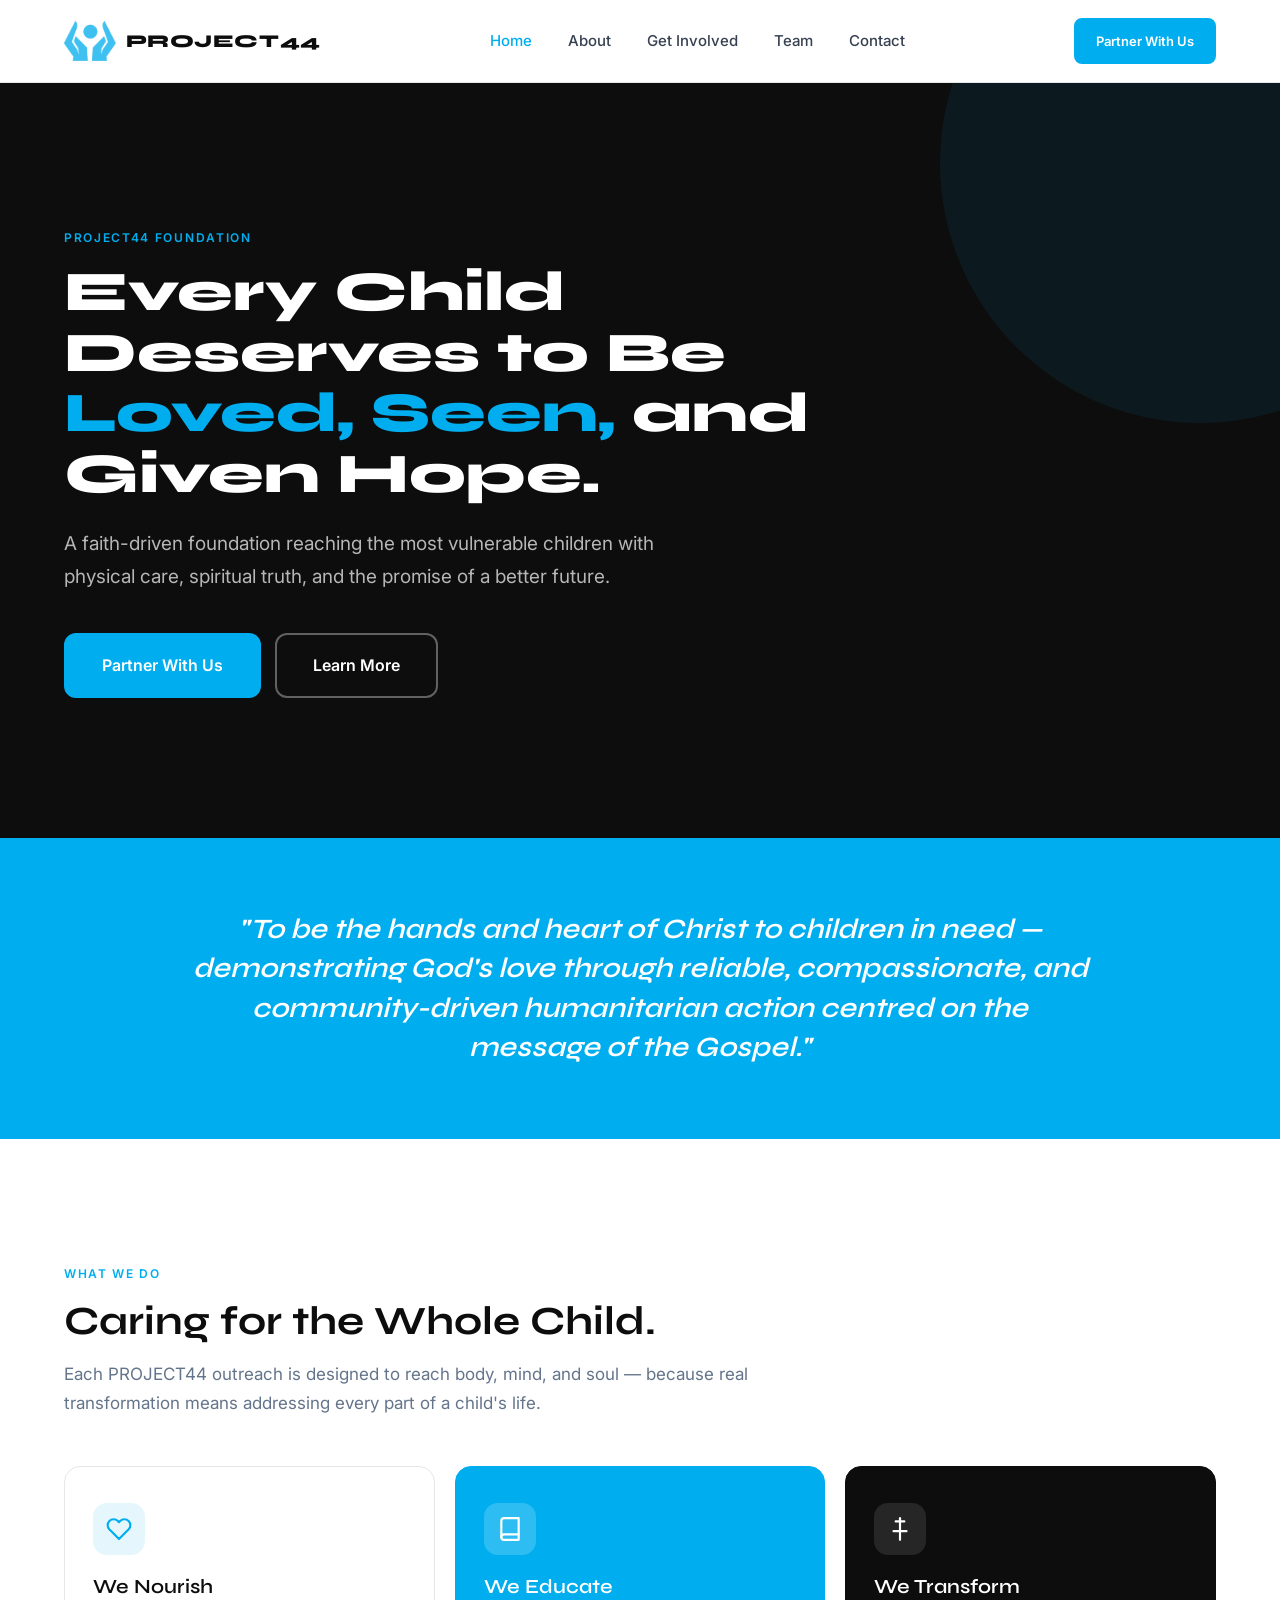
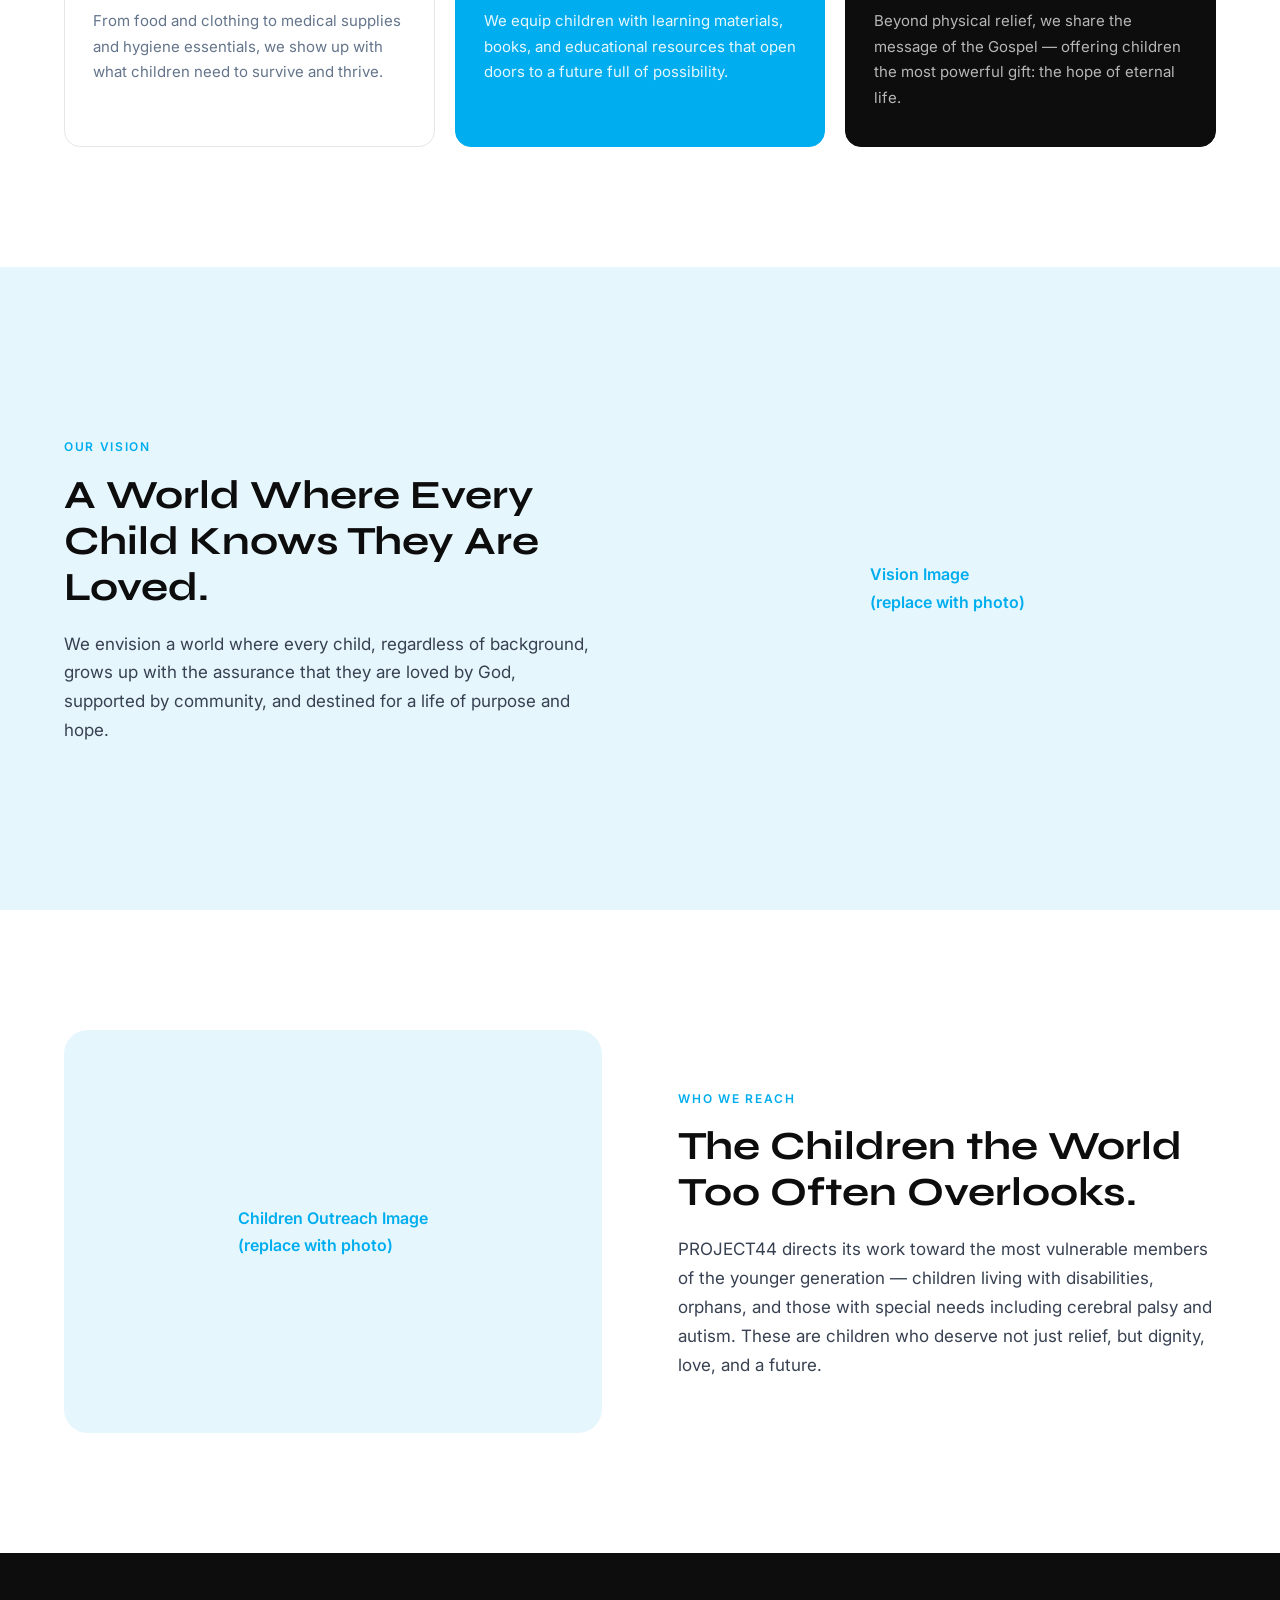
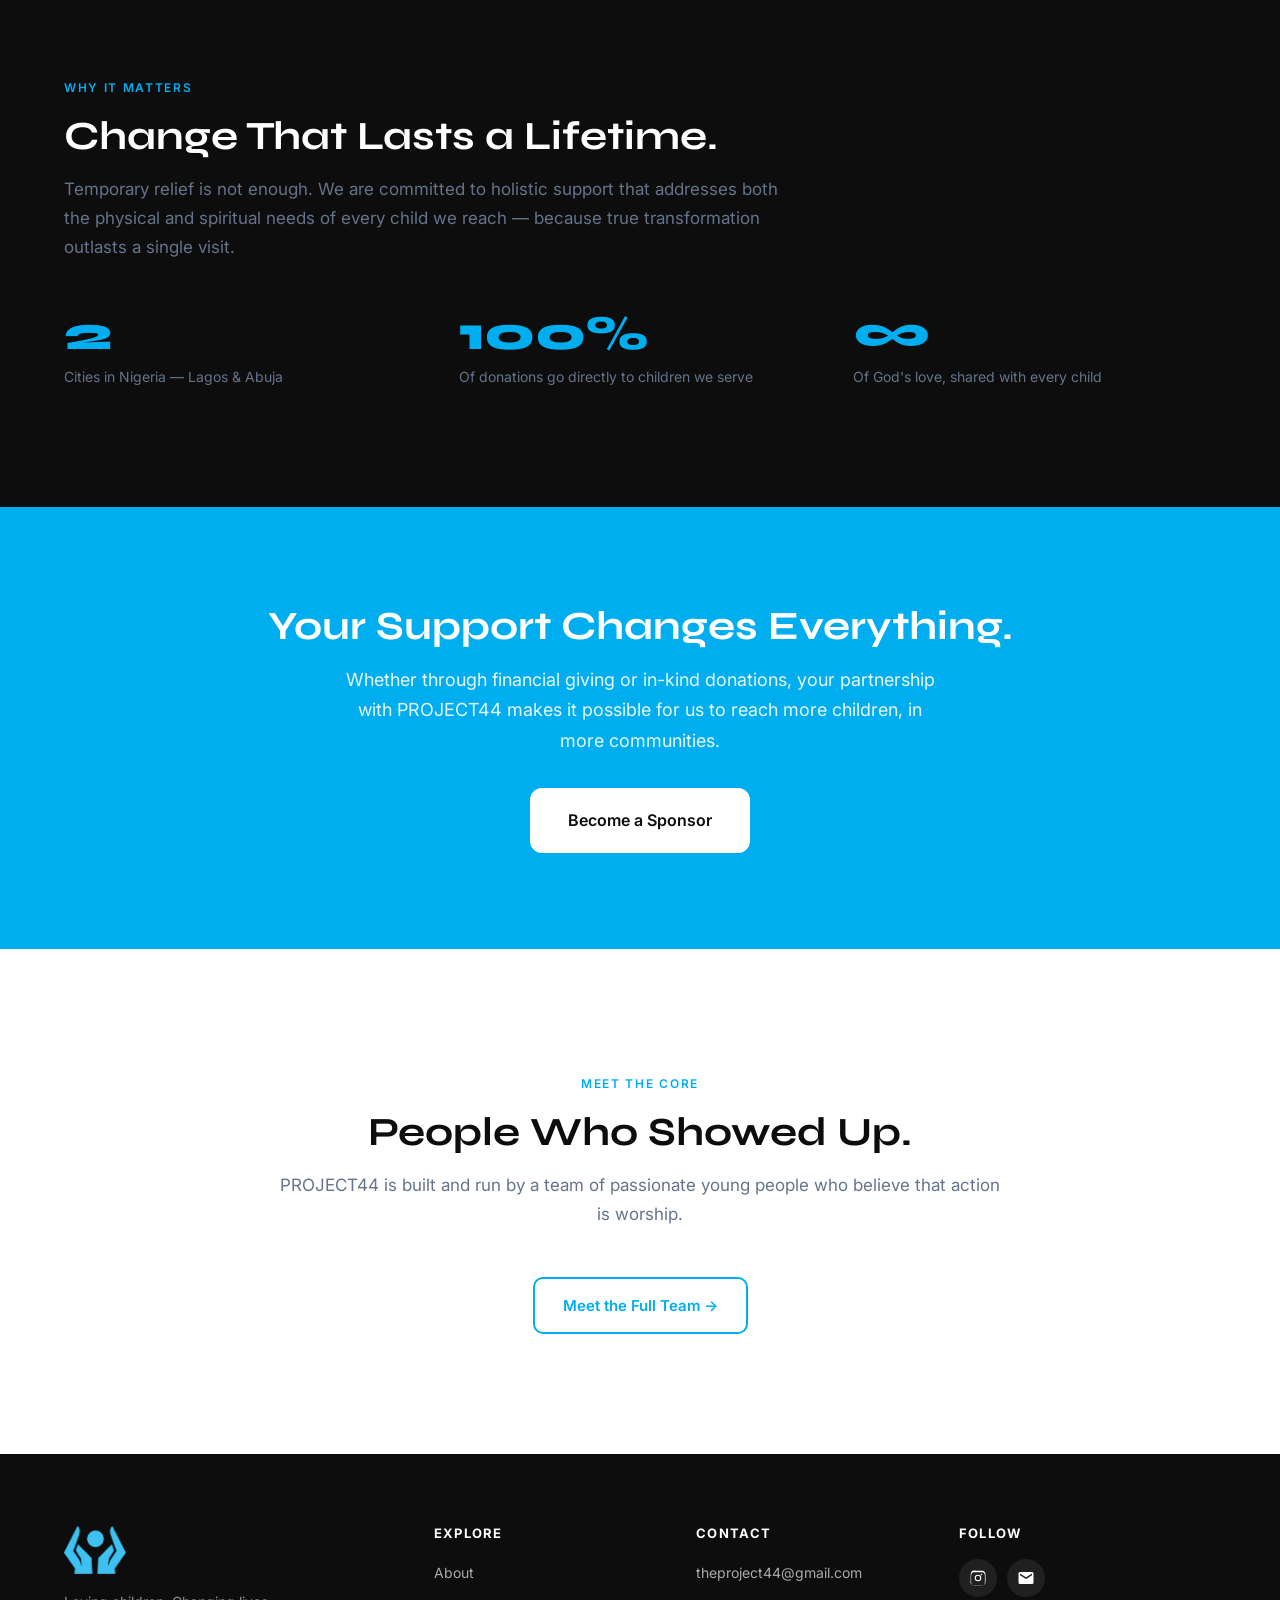
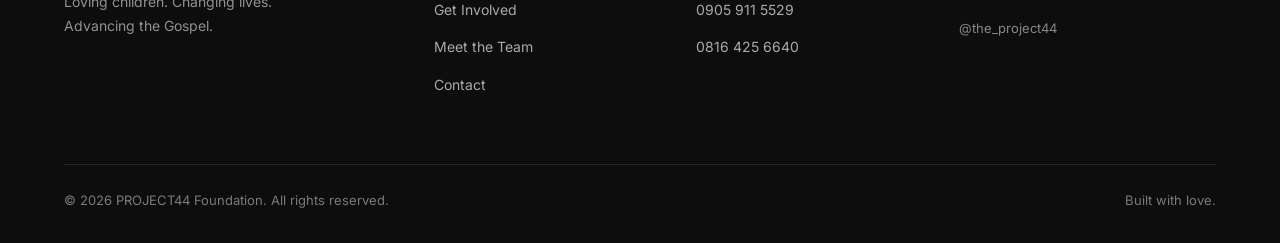
==== index.html @ 8359cf1c "Initial commit: PROJECT44 Foundation website Five-page static site built on a custom brand system: -" ====
<!DOCTYPE html>
<html lang="en">
<head>
  <meta charset="UTF-8" />
  <meta name="viewport" content="width=device-width, initial-scale=1.0" />
  <title>PROJECT44 Foundation — Hope for Every Child</title>
  <meta name="description" content="PROJECT44 is a faith-driven humanitarian foundation reaching vulnerable children in Nigeria with food, medical care, education, and the hope of the Gospel." />
  <link rel="icon" type="image/png" href="assets/logo.png" />
  <link href="https://fonts.googleapis.com/css2?family=Syne:wght@600;700;800&family=Inter:wght@300;400;500;600;700&display=swap" rel="stylesheet" />
  <link rel="stylesheet" href="css/style.css" />
</head>
<body>

<!-- ═══════════════ NAVBAR ═══════════════ -->
<header class="navbar">
  <div class="nav-inner">
    <a href="index.html" class="nav-logo">
      <img src="assets/logo.png" alt="Project44 Foundation logo" />
      <span>PROJECT44</span>
    </a>
    <ul class="nav-links">
      <li><a href="index.html">Home</a></li>
      <li><a href="about.html">About</a></li>
      <li><a href="get-involved.html">Get Involved</a></li>
      <li><a href="team.html">Team</a></li>
      <li><a href="contact.html">Contact</a></li>
    </ul>
    <div class="nav-cta">
      <a href="get-involved.html" class="btn btn-primary btn-sm">Partner With Us</a>
    </div>
    <button class="nav-toggle" aria-label="Menu" aria-expanded="false">
      <span></span><span></span><span></span>
    </button>
  </div>
  <nav class="nav-mobile">
    <a href="index.html">Home</a>
    <a href="about.html">About</a>
    <a href="get-involved.html">Get Involved</a>
    <a href="team.html">Team</a>
    <a href="contact.html">Contact</a>
    <a href="get-involved.html" class="btn btn-primary">Partner With Us</a>
  </nav>
</header>

<!-- ═══════════════ HERO ═══════════════ -->
<section class="hero">
  <div class="container">
    <div class="hero-inner">
      <span class="eyebrow hero-eyebrow">PROJECT44 Foundation</span>
      <h1>Every Child Deserves to Be <em>Loved, Seen,</em> and Given Hope.</h1>
      <p class="hero-sub">A faith-driven foundation reaching the most vulnerable children with physical care, spiritual truth, and the promise of a better future.</p>
      <div class="hero-buttons">
        <a href="get-involved.html" class="btn btn-primary btn-lg">Partner With Us</a>
        <a href="about.html" class="btn btn-outline-light btn-lg">Learn More</a>
      </div>
    </div>
  </div>
</section>

<!-- ═══════════════ MISSION STRIP ═══════════════ -->
<section class="mission-strip">
  <blockquote>
    "To be the hands and heart of Christ to children in need — demonstrating God's love through reliable, compassionate, and community-driven humanitarian action centred on the message of the Gospel."
  </blockquote>
</section>

<!-- ═══════════════ WHAT WE DO ═══════════════ -->
<section class="section">
  <div class="container">
    <div class="section-head">
      <span class="eyebrow">What We Do</span>
      <h2>Caring for the Whole Child.</h2>
      <p>Each PROJECT44 outreach is designed to reach body, mind, and soul — because real transformation means addressing every part of a child's life.</p>
    </div>

    <div class="card-grid">
      <div class="card">
        <div class="card-icon">
          <svg viewBox="0 0 24 24" fill="none" stroke-width="2" stroke-linecap="round" stroke-linejoin="round">
            <path d="M20.84 4.61a5.5 5.5 0 0 0-7.78 0L12 5.67l-1.06-1.06a5.5 5.5 0 0 0-7.78 7.78l1.06 1.06L12 21.23l7.78-7.78 1.06-1.06a5.5 5.5 0 0 0 0-7.78z"/>
          </svg>
        </div>
        <h3>We Nourish</h3>
        <p>From food and clothing to medical supplies and hygiene essentials, we show up with what children need to survive and thrive.</p>
      </div>

      <div class="card card-blue">
        <div class="card-icon">
          <svg viewBox="0 0 24 24" fill="none" stroke-width="2" stroke-linecap="round" stroke-linejoin="round">
            <path d="M4 19.5A2.5 2.5 0 0 1 6.5 17H20"/>
            <path d="M6.5 2H20v20H6.5A2.5 2.5 0 0 1 4 19.5v-15A2.5 2.5 0 0 1 6.5 2z"/>
          </svg>
        </div>
        <h3>We Educate</h3>
        <p>We equip children with learning materials, books, and educational resources that open doors to a future full of possibility.</p>
      </div>

      <div class="card card-black">
        <div class="card-icon">
          <svg viewBox="0 0 24 24" fill="none" stroke-width="2" stroke-linecap="round" stroke-linejoin="round">
            <path d="M12 2v6"/><path d="M12 8v14"/><path d="M8 5h8"/><path d="M6 14h12"/>
          </svg>
        </div>
        <h3>We Transform</h3>
        <p>Beyond physical relief, we share the message of the Gospel — offering children the most powerful gift: the hope of eternal life.</p>
      </div>
    </div>
  </div>
</section>

<!-- ═══════════════ VISION ═══════════════ -->
<section class="section section-tinted">
  <div class="container">
    <div class="two-col">
      <div>
        <span class="eyebrow">Our Vision</span>
        <h2>A World Where Every Child Knows They Are Loved.</h2>
        <p style="margin-top:20px; font-size:17px; color:var(--charcoal);">We envision a world where every child, regardless of background, grows up with the assurance that they are loved by God, supported by community, and destined for a life of purpose and hope.</p>
      </div>
      <div class="two-col-img">Vision Image<br/>(replace with photo)</div>
    </div>
  </div>
</section>

<!-- ═══════════════ WHO WE SERVE ═══════════════ -->
<section class="section">
  <div class="container">
    <div class="two-col">
      <div class="two-col-img" style="order:-1;">Children Outreach Image<br/>(replace with photo)</div>
      <div>
        <span class="eyebrow">Who We Reach</span>
        <h2>The Children the World Too Often Overlooks.</h2>
        <p style="margin-top:20px; font-size:17px; color:var(--charcoal);">PROJECT44 directs its work toward the most vulnerable members of the younger generation — children living with disabilities, orphans, and those with special needs including cerebral palsy and autism. These are children who deserve not just relief, but dignity, love, and a future.</p>
      </div>
    </div>
  </div>
</section>

<!-- ═══════════════ IMPACT ═══════════════ -->
<section class="section section-dark">
  <div class="container">
    <div class="section-head">
      <span class="eyebrow">Why It Matters</span>
      <h2>Change That Lasts a Lifetime.</h2>
      <p>Temporary relief is not enough. We are committed to holistic support that addresses both the physical and spiritual needs of every child we reach — because true transformation outlasts a single visit.</p>
    </div>
    <div class="stats">
      <div>
        <div class="stat-num">2</div>
        <div class="stat-label">Cities in Nigeria — Lagos &amp; Abuja</div>
      </div>
      <div>
        <div class="stat-num">100%</div>
        <div class="stat-label">Of donations go directly to children we serve</div>
      </div>
      <div>
        <div class="stat-num">∞</div>
        <div class="stat-label">Of God's love, shared with every child</div>
      </div>
    </div>
  </div>
</section>

<!-- ═══════════════ CTA STRIP ═══════════════ -->
<section class="cta-strip">
  <div class="container">
    <h2>Your Support Changes Everything.</h2>
    <p>Whether through financial giving or in-kind donations, your partnership with PROJECT44 makes it possible for us to reach more children, in more communities.</p>
    <a href="get-involved.html" class="btn btn-lg">Become a Sponsor</a>
  </div>
</section>

<!-- ═══════════════ TEAM PREVIEW ═══════════════ -->
<section class="section">
  <div class="container">
    <div class="section-head" style="text-align:center; margin-left:auto; margin-right:auto;">
      <span class="eyebrow">Meet the Core</span>
      <h2>People Who Showed Up.</h2>
      <p>PROJECT44 is built and run by a team of passionate young people who believe that action is worship.</p>
    </div>
    <div class="team-preview-cta">
      <a href="team.html" class="btn btn-outline">Meet the Full Team →</a>
    </div>
  </div>
</section>

<!-- ═══════════════ FOOTER ═══════════════ -->
<footer class="footer">
  <div class="container">
    <div class="footer-grid">
      <div class="footer-brand">
        <img src="assets/logo.png" alt="Project44 Foundation" />
        <p>Loving children. Changing lives. Advancing the Gospel.</p>
      </div>
      <div>
        <h4>Explore</h4>
        <ul>
          <li><a href="about.html">About</a></li>
          <li><a href="get-involved.html">Get Involved</a></li>
          <li><a href="team.html">Meet the Team</a></li>
          <li><a href="contact.html">Contact</a></li>
        </ul>
      </div>
      <div>
        <h4>Contact</h4>
        <ul>
          <li><a href="mailto:theproject44@gmail.com">theproject44@gmail.com</a></li>
          <li><a href="tel:+2349059115529">0905 911 5529</a></li>
          <li><a href="tel:+2348164256640">0816 425 6640</a></li>
        </ul>
      </div>
      <div>
        <h4>Follow</h4>
        <div class="footer-social">
          <a href="https://instagram.com/the_project44" target="_blank" rel="noopener" aria-label="Instagram">
            <svg viewBox="0 0 24 24"><path d="M12 2.2c3.2 0 3.6 0 4.8.1 1.2.1 1.8.2 2.3.4.6.2 1 .5 1.5 1s.8.9 1 1.5c.2.5.3 1.1.4 2.3.1 1.2.1 1.6.1 4.8s0 3.6-.1 4.8c-.1 1.2-.2 1.8-.4 2.3-.2.6-.5 1-1 1.5s-.9.8-1.5 1c-.5.2-1.1.3-2.3.4-1.2.1-1.6.1-4.8.1s-3.6 0-4.8-.1c-1.2-.1-1.8-.2-2.3-.4-.6-.2-1-.5-1.5-1s-.8-.9-1-1.5c-.2-.5-.3-1.1-.4-2.3C2.2 15.6 2.2 15.2 2.2 12s0-3.6.1-4.8c.1-1.2.2-1.8.4-2.3.2-.6.5-1 1-1.5s.9-.8 1.5-1c.5-.2 1.1-.3 2.3-.4C8.4 2.2 8.8 2.2 12 2.2zm0 2c-3.1 0-3.5 0-4.7.1-1.1.1-1.7.2-2.1.4-.5.2-.8.4-1.2.7-.3.3-.6.7-.7 1.2-.2.4-.3 1-.4 2.1-.1 1.2-.1 1.6-.1 4.7s0 3.5.1 4.7c.1 1.1.2 1.7.4 2.1.2.5.4.8.7 1.2.3.3.7.6 1.2.7.4.2 1 .3 2.1.4 1.2.1 1.6.1 4.7.1s3.5 0 4.7-.1c1.1-.1 1.7-.2 2.1-.4.5-.2.8-.4 1.2-.7.3-.3.6-.7.7-1.2.2-.4.3-1 .4-2.1.1-1.2.1-1.6.1-4.7s0-3.5-.1-4.7c-.1-1.1-.2-1.7-.4-2.1-.2-.5-.4-.8-.7-1.2-.3-.3-.7-.6-1.2-.7-.4-.2-1-.3-2.1-.4-1.2-.1-1.6-.1-4.7-.1zm0 3.4a4.4 4.4 0 1 1 0 8.8 4.4 4.4 0 0 1 0-8.8zm0 7.3a2.9 2.9 0 1 0 0-5.8 2.9 2.9 0 0 0 0 5.8zm5.6-7.5a1 1 0 1 1-2 0 1 1 0 0 1 2 0z"/></svg>
          </a>
          <a href="mailto:theproject44@gmail.com" aria-label="Email">
            <svg viewBox="0 0 24 24"><path d="M20 4H4a2 2 0 0 0-2 2v12a2 2 0 0 0 2 2h16a2 2 0 0 0 2-2V6a2 2 0 0 0-2-2zm0 4.2-8 5-8-5V6l8 5 8-5v2.2z"/></svg>
          </a>
        </div>
        <p style="margin-top:20px; font-size:13px; color:rgba(255,255,255,0.5);">@the_project44</p>
      </div>
    </div>
    <div class="footer-bottom">
      <span>© <span id="current-year"></span> PROJECT44 Foundation. All rights reserved.</span>
      <span>Built with love.</span>
    </div>
  </div>
</footer>

<script src="js/main.js"></script>
</body>
</html>
---- css/style.css ----
/* ═══════════════════════════════════════════════════════════
   PROJECT44 Foundation — Global Stylesheet
   Brand System v1.0
   ═══════════════════════════════════════════════════════════ */

/* ─── Reset ─── */
*, *::before, *::after { box-sizing: border-box; margin: 0; padding: 0; }
html { scroll-behavior: smooth; }
img { max-width: 100%; display: block; }
a { text-decoration: none; color: inherit; }
button { font: inherit; cursor: pointer; border: none; background: none; }

/* ─── Design Tokens ─── */
:root {
  /* Colors */
  --black: #0D0D0D;
  --blue: #00AEEF;
  --blue-dark: #0095CC;
  --white: #FFFFFF;
  --ice-blue: #E6F6FD;
  --amber: #F5A623;
  --amber-dark: #D48A0A;
  --slate: #64748B;
  --charcoal: #374151;
  --light-grey: #F4F5F7;
  --mid-grey: #D1D5DB;
  --border: #E5E7EB;

  /* Typography */
  --font-display: 'Syne', sans-serif;
  --font-body: 'Inter', sans-serif;

  /* Spacing */
  --space-xs: 4px;
  --space-sm: 8px;
  --space-md: 16px;
  --space-lg: 24px;
  --space-xl: 32px;
  --space-2xl: 48px;
  --space-3xl: 64px;
  --space-4xl: 96px;

  /* Radius */
  --radius-sm: 8px;
  --radius-md: 10px;
  --radius-lg: 16px;
  --radius-xl: 24px;

  /* Shadows */
  --shadow-sm: 0 1px 3px rgba(0,0,0,0.07), 0 1px 2px rgba(0,0,0,0.05);
  --shadow-md: 0 4px 16px rgba(0,0,0,0.09);
  --shadow-lg: 0 10px 36px rgba(0,0,0,0.12);

  /* Container */
  --container-max: 1200px;
}

/* ─── Base Typography ─── */
body {
  font-family: var(--font-body);
  font-size: 16px;
  line-height: 1.7;
  color: var(--charcoal);
  background: var(--white);
  -webkit-font-smoothing: antialiased;
}

h1, h2, h3, h4, h5, h6 {
  font-family: var(--font-display);
  color: var(--black);
  line-height: 1.15;
  font-weight: 700;
}

h1 { font-size: clamp(36px, 5vw, 56px); line-height: 1.08; font-weight: 800; }
h2 { font-size: clamp(28px, 3.5vw, 40px); }
h3 { font-size: clamp(22px, 2.5vw, 28px); font-weight: 600; }
h4 { font-family: var(--font-body); font-size: 18px; font-weight: 600; }

p { color: var(--charcoal); }

/* ─── Utility Classes ─── */
.container {
  max-width: var(--container-max);
  margin: 0 auto;
  padding: 0 24px;
}

.eyebrow {
  display: inline-block;
  font-weight: 600;
  font-size: 12px;
  letter-spacing: 0.14em;
  text-transform: uppercase;
  color: var(--blue);
  margin-bottom: 14px;
}

.section {
  padding: clamp(64px, 10vw, 120px) 0;
}

.section-dark {
  background: var(--black);
  color: var(--white);
}
.section-dark h1, .section-dark h2, .section-dark h3, .section-dark h4 { color: var(--white); }
.section-dark p { color: rgba(255,255,255,0.7); }

.section-tinted { background: var(--ice-blue); }
.section-grey   { background: var(--light-grey); }

/* ─── Buttons ─── */
.btn {
  display: inline-flex;
  align-items: center;
  justify-content: center;
  gap: 8px;
  font-family: var(--font-body);
  font-weight: 600;
  font-size: 15px;
  padding: 14px 28px;
  border-radius: var(--radius-md);
  border: 2px solid transparent;
  transition: transform 0.15s ease, background 0.15s ease, color 0.15s ease, border-color 0.15s ease;
  white-space: nowrap;
}
.btn:hover { transform: translateY(-1px); }

.btn-primary { background: var(--blue); color: var(--white); border-color: var(--blue); }
.btn-primary:hover { background: var(--blue-dark); border-color: var(--blue-dark); }

.btn-secondary { background: var(--black); color: var(--white); border-color: var(--black); }
.btn-secondary:hover { background: #242424; border-color: #242424; }

.btn-outline { background: transparent; color: var(--blue); border-color: var(--blue); }
.btn-outline:hover { background: var(--blue); color: var(--white); }

.btn-outline-light { background: transparent; color: var(--white); border-color: rgba(255,255,255,0.35); }
.btn-outline-light:hover { background: var(--white); color: var(--black); border-color: var(--white); }

.btn-amber { background: var(--amber); color: var(--white); border-color: var(--amber); }
.btn-amber:hover { background: var(--amber-dark); border-color: var(--amber-dark); }

.btn-lg { padding: 17px 36px; font-size: 16px; border-radius: 12px; }
.btn-sm { padding: 10px 20px; font-size: 13px; border-radius: var(--radius-sm); }

/* ─── Navigation ─── */
.navbar {
  position: sticky;
  top: 0;
  z-index: 100;
  background: rgba(255,255,255,0.95);
  backdrop-filter: blur(12px);
  border-bottom: 1px solid var(--border);
}
.nav-inner {
  display: flex;
  align-items: center;
  justify-content: space-between;
  padding: 18px 24px;
  max-width: var(--container-max);
  margin: 0 auto;
}
.nav-logo {
  display: flex;
  align-items: center;
  gap: 10px;
  font-family: var(--font-display);
  font-weight: 800;
  font-size: 18px;
  color: var(--black);
  letter-spacing: 0.03em;
}
.nav-logo img {
  height: 40px;
  width: auto;
}
.nav-links {
  display: flex;
  align-items: center;
  gap: 36px;
  list-style: none;
}
.nav-links a {
  font-weight: 500;
  font-size: 15px;
  color: var(--charcoal);
  transition: color 0.15s ease;
}
.nav-links a:hover,
.nav-links a.active { color: var(--blue); }

.nav-cta {
  display: flex;
  gap: 12px;
}

.nav-toggle {
  display: none;
  flex-direction: column;
  gap: 5px;
  padding: 8px;
}
.nav-toggle span {
  display: block;
  width: 24px;
  height: 2px;
  background: var(--black);
  border-radius: 2px;
  transition: transform 0.25s ease, opacity 0.2s ease;
}
.nav-toggle.open span:nth-child(1) { transform: translateY(7px) rotate(45deg); }
.nav-toggle.open span:nth-child(2) { opacity: 0; }
.nav-toggle.open span:nth-child(3) { transform: translateY(-7px) rotate(-45deg); }

@media (max-width: 900px) {
  .nav-links, .nav-cta { display: none; }
  .nav-toggle { display: flex; }
  .nav-mobile.open {
    display: flex;
    flex-direction: column;
    gap: 12px;
    padding: 20px 24px 28px;
    background: var(--white);
    border-top: 1px solid var(--border);
  }
  .nav-mobile.open a {
    display: block;
    padding: 10px 0;
    font-size: 16px;
    font-weight: 500;
    color: var(--charcoal);
    border-bottom: 1px solid var(--border);
  }
  .nav-mobile.open a:last-of-type { border: none; }
  .nav-mobile.open .btn { margin-top: 12px; justify-content: center; }
}
.nav-mobile { display: none; }

/* ─── Hero ─── */
.hero {
  background: var(--black);
  color: var(--white);
  padding: clamp(80px, 12vw, 140px) 0 clamp(80px, 12vw, 140px);
  position: relative;
  overflow: hidden;
}
.hero::before {
  content: '';
  position: absolute;
  top: -180px; right: -180px;
  width: 520px; height: 520px;
  background: var(--blue);
  border-radius: 50%;
  opacity: 0.08;
  z-index: 0;
}
.hero-inner { position: relative; z-index: 1; max-width: 820px; }
.hero h1 { color: var(--white); margin-bottom: 24px; }
.hero h1 em { color: var(--blue); font-style: normal; }
.hero-sub {
  font-size: clamp(16px, 2vw, 19px);
  color: rgba(255,255,255,0.7);
  max-width: 600px;
  margin-bottom: 40px;
  line-height: 1.7;
}
.hero-buttons { display: flex; gap: 14px; flex-wrap: wrap; }
.hero-eyebrow { color: var(--blue); }

/* ─── Page Hero (smaller, for inner pages) ─── */
.page-hero {
  background: var(--black);
  color: var(--white);
  padding: clamp(60px, 10vw, 100px) 0;
  position: relative;
  overflow: hidden;
}
.page-hero::before {
  content: '';
  position: absolute;
  top: -120px; right: -120px;
  width: 400px; height: 400px;
  background: var(--blue);
  border-radius: 50%;
  opacity: 0.08;
}
.page-hero-inner { position: relative; z-index: 1; max-width: 780px; }
.page-hero h1 { color: var(--white); margin-bottom: 20px; }
.page-hero p {
  font-size: clamp(16px, 2vw, 19px);
  color: rgba(255,255,255,0.7);
  max-width: 600px;
  line-height: 1.7;
}

/* ─── Mission Strip ─── */
.mission-strip {
  background: var(--blue);
  color: var(--white);
  padding: clamp(48px, 7vw, 72px) 24px;
  text-align: center;
}
.mission-strip blockquote {
  font-family: var(--font-display);
  font-weight: 600;
  font-size: clamp(20px, 2.5vw, 28px);
  line-height: 1.4;
  max-width: 900px;
  margin: 0 auto;
  font-style: italic;
}

/* ─── Feature Cards ─── */
.card-grid {
  display: grid;
  grid-template-columns: repeat(auto-fit, minmax(260px, 1fr));
  gap: 20px;
  margin-top: 48px;
}
.card {
  background: var(--white);
  border-radius: var(--radius-lg);
  padding: 36px 28px;
  border: 1px solid var(--border);
  transition: transform 0.2s ease, box-shadow 0.2s ease;
}
.card:hover {
  transform: translateY(-4px);
  box-shadow: var(--shadow-md);
}
.card-icon {
  width: 52px; height: 52px;
  border-radius: 14px;
  background: var(--ice-blue);
  display: flex; align-items: center; justify-content: center;
  margin-bottom: 20px;
}
.card-icon svg { width: 26px; height: 26px; stroke: var(--blue); }
.card h3 { margin-bottom: 10px; font-size: 20px; }
.card p { font-size: 15px; color: var(--slate); line-height: 1.7; }

.card-blue { background: var(--blue); border-color: var(--blue); }
.card-blue h3 { color: var(--white); }
.card-blue p { color: rgba(255,255,255,0.9); }
.card-blue .card-icon { background: rgba(255,255,255,0.18); }
.card-blue .card-icon svg { stroke: var(--white); }

.card-black { background: var(--black); border-color: var(--black); }
.card-black h3 { color: var(--white); }
.card-black p { color: rgba(255,255,255,0.7); }
.card-black .card-icon { background: rgba(255,255,255,0.1); }
.card-black .card-icon svg { stroke: var(--white); }

/* ─── Two-column section ─── */
.two-col {
  display: grid;
  grid-template-columns: 1fr 1fr;
  gap: clamp(32px, 6vw, 80px);
  align-items: center;
}
@media (max-width: 800px) {
  .two-col { grid-template-columns: 1fr; }
}

.two-col-img {
  background: var(--ice-blue);
  border-radius: var(--radius-xl);
  aspect-ratio: 4 / 3;
  display: flex;
  align-items: center;
  justify-content: center;
  color: var(--blue);
  font-weight: 600;
}

/* ─── Section headings ─── */
.section-head {
  max-width: 720px;
  margin-bottom: 16px;
}
.section-head p {
  font-size: 17px;
  color: var(--slate);
  margin-top: 16px;
  line-height: 1.7;
}

/* ─── Programs list ─── */
.program-list {
  display: grid;
  grid-template-columns: repeat(auto-fit, minmax(280px, 1fr));
  gap: 16px;
  margin-top: 40px;
}
.program-item {
  background: var(--white);
  border: 1px solid var(--border);
  border-radius: var(--radius-lg);
  padding: 24px 22px;
  display: flex;
  gap: 16px;
  align-items: flex-start;
}
.program-item-icon {
  flex-shrink: 0;
  width: 40px; height: 40px;
  border-radius: 10px;
  background: var(--ice-blue);
  display: flex; align-items: center; justify-content: center;
}
.program-item-icon svg { width: 20px; height: 20px; stroke: var(--blue); }
.program-item h4 { margin-bottom: 4px; font-size: 16px; color: var(--black); }
.program-item p { font-size: 14px; color: var(--slate); line-height: 1.6; }

/* ─── Values ─── */
.values-grid {
  display: grid;
  grid-template-columns: repeat(auto-fit, minmax(220px, 1fr));
  gap: 24px;
  margin-top: 40px;
}
.value {
  text-align: left;
}
.value-icon {
  width: 44px; height: 44px;
  border-radius: 12px;
  background: var(--ice-blue);
  color: var(--blue);
  display: flex; align-items: center; justify-content: center;
  font-family: var(--font-display);
  font-weight: 800;
  font-size: 18px;
  margin-bottom: 14px;
}
.value h4 { margin-bottom: 6px; }
.value p { font-size: 14px; color: var(--slate); line-height: 1.6; }

/* ─── Team grid ─── */
.team-grid {
  display: grid;
  grid-template-columns: repeat(auto-fit, minmax(260px, 1fr));
  gap: 28px;
  margin-top: 56px;
}
.team-card {
  background: var(--white);
  border: 1px solid var(--border);
  border-radius: var(--radius-lg);
  overflow: hidden;
  transition: transform 0.2s ease, box-shadow 0.2s ease;
}
.team-card:hover { transform: translateY(-4px); box-shadow: var(--shadow-md); }
.team-photo {
  aspect-ratio: 1 / 1;
  background: var(--ice-blue);
  display: flex;
  align-items: center;
  justify-content: center;
  color: var(--blue);
  font-family: var(--font-display);
  font-weight: 800;
  font-size: 36px;
}
.team-info { padding: 24px 22px; }
.team-info h3 { font-size: 19px; margin-bottom: 2px; }
.team-role {
  font-size: 13px;
  font-weight: 600;
  color: var(--blue);
  text-transform: uppercase;
  letter-spacing: 0.06em;
  margin-bottom: 12px;
  display: block;
}
.team-info p { font-size: 14px; color: var(--slate); line-height: 1.65; }

/* ─── Sponsorship options ─── */
.sponsor-grid {
  display: grid;
  grid-template-columns: repeat(auto-fit, minmax(280px, 1fr));
  gap: 20px;
  margin-top: 48px;
}
.sponsor-card {
  background: var(--white);
  border: 1px solid var(--border);
  border-radius: var(--radius-lg);
  padding: 36px 30px;
  display: flex;
  flex-direction: column;
}
.sponsor-card-featured {
  background: var(--black);
  color: var(--white);
  border-color: var(--black);
}
.sponsor-card-featured h3 { color: var(--white); }
.sponsor-card-featured p, .sponsor-card-featured li { color: rgba(255,255,255,0.75); }
.sponsor-card-featured .sponsor-icon { background: rgba(255,255,255,0.12); }
.sponsor-card-featured .sponsor-icon svg { stroke: var(--blue); }
.sponsor-icon {
  width: 48px; height: 48px;
  border-radius: 12px;
  background: var(--ice-blue);
  display: flex; align-items: center; justify-content: center;
  margin-bottom: 18px;
}
.sponsor-icon svg { width: 24px; height: 24px; stroke: var(--blue); }
.sponsor-card h3 { font-size: 20px; margin-bottom: 10px; }
.sponsor-card p { font-size: 15px; line-height: 1.65; color: var(--slate); flex-grow: 1; }
.sponsor-card ul {
  list-style: none;
  margin: 18px 0;
  padding: 0;
}
.sponsor-card li {
  position: relative;
  padding-left: 24px;
  font-size: 14px;
  color: var(--slate);
  line-height: 1.7;
  margin-bottom: 6px;
}
.sponsor-card li::before {
  content: '';
  position: absolute;
  left: 0; top: 10px;
  width: 6px; height: 6px;
  background: var(--blue);
  border-radius: 50%;
}
.sponsor-card-featured li::before { background: var(--blue); }
.sponsor-card .btn { margin-top: auto; }

/* ─── CTA strip ─── */
.cta-strip {
  background: var(--blue);
  color: var(--white);
  padding: clamp(56px, 8vw, 96px) 24px;
  text-align: center;
}
.cta-strip h2 { color: var(--white); margin-bottom: 16px; }
.cta-strip p {
  color: rgba(255,255,255,0.9);
  font-size: 18px;
  max-width: 600px;
  margin: 0 auto 32px;
}
.cta-strip .btn { background: var(--white); color: var(--black); border-color: var(--white); }
.cta-strip .btn:hover { background: var(--black); color: var(--white); border-color: var(--black); }

/* ─── Contact / Form ─── */
.contact-layout {
  display: grid;
  grid-template-columns: 1fr 1.4fr;
  gap: 48px;
  margin-top: 48px;
}
@media (max-width: 800px) { .contact-layout { grid-template-columns: 1fr; gap: 32px; } }

.contact-info h3 { font-size: 22px; margin-bottom: 16px; }
.contact-info p { color: var(--slate); margin-bottom: 28px; font-size: 15px; }
.contact-list { list-style: none; padding: 0; }
.contact-list li {
  display: flex;
  align-items: center;
  gap: 12px;
  padding: 14px 0;
  border-bottom: 1px solid var(--border);
  font-size: 15px;
  color: var(--charcoal);
}
.contact-list li:last-child { border-bottom: none; }
.contact-list li strong { color: var(--black); min-width: 80px; display: inline-block; }

.form-card {
  background: var(--white);
  border: 1px solid var(--border);
  border-radius: var(--radius-lg);
  padding: clamp(24px, 4vw, 40px);
}

.form-group { margin-bottom: 20px; }
.form-row { display: grid; grid-template-columns: 1fr 1fr; gap: 16px; }
@media (max-width: 600px) { .form-row { grid-template-columns: 1fr; } }

.form-group label {
  display: block;
  font-weight: 600;
  font-size: 13px;
  color: var(--black);
  margin-bottom: 6px;
}
.form-group input,
.form-group select,
.form-group textarea {
  width: 100%;
  font-family: var(--font-body);
  font-size: 15px;
  padding: 13px 16px;
  border: 1.5px solid var(--mid-grey);
  border-radius: var(--radius-md);
  color: var(--black);
  background: var(--white);
  outline: none;
  transition: border-color 0.15s ease, box-shadow 0.15s ease;
}
.form-group input:focus,
.form-group select:focus,
.form-group textarea:focus {
  border-color: var(--blue);
  box-shadow: 0 0 0 3px rgba(0,174,239,0.15);
}
.form-group textarea { resize: vertical; min-height: 120px; }

.form-message {
  margin-top: 16px;
  padding: 12px 16px;
  border-radius: var(--radius-md);
  font-size: 14px;
  display: none;
}
.form-message.success { display: block; background: #D1FAE5; color: #065F46; }
.form-message.error   { display: block; background: #FEE2E2; color: #991B1B; }

/* ─── Footer ─── */
.footer {
  background: var(--black);
  color: rgba(255,255,255,0.7);
  padding: 72px 0 32px;
}
.footer-grid {
  display: grid;
  grid-template-columns: 1.5fr 1fr 1fr 1.2fr;
  gap: 48px;
}
@media (max-width: 800px) { .footer-grid { grid-template-columns: 1fr 1fr; gap: 32px; } }
@media (max-width: 500px) { .footer-grid { grid-template-columns: 1fr; } }

.footer-brand img { height: 48px; margin-bottom: 16px; }
.footer-brand p {
  color: rgba(255,255,255,0.55);
  font-size: 14px;
  line-height: 1.7;
  max-width: 280px;
}

.footer h4 {
  color: var(--white);
  font-family: var(--font-body);
  font-size: 13px;
  font-weight: 700;
  text-transform: uppercase;
  letter-spacing: 0.1em;
  margin-bottom: 18px;
}
.footer ul { list-style: none; }
.footer ul li { margin-bottom: 10px; }
.footer ul a {
  color: rgba(255,255,255,0.65);
  font-size: 14px;
  transition: color 0.15s ease;
}
.footer ul a:hover { color: var(--blue); }

.footer-social {
  display: flex;
  gap: 10px;
  margin-top: 8px;
}
.footer-social a {
  width: 38px; height: 38px;
  border-radius: 50%;
  background: rgba(255,255,255,0.08);
  display: flex; align-items: center; justify-content: center;
  transition: background 0.2s ease;
}
.footer-social a:hover { background: var(--blue); }
.footer-social svg { width: 18px; height: 18px; fill: var(--white); }

.footer-bottom {
  margin-top: 56px;
  padding-top: 24px;
  border-top: 1px solid rgba(255,255,255,0.1);
  display: flex;
  justify-content: space-between;
  flex-wrap: wrap;
  gap: 16px;
  font-size: 13px;
  color: rgba(255,255,255,0.45);
}

/* ─── Team preview row (home) ─── */
.team-preview-cta {
  text-align: center;
  margin-top: 48px;
}

/* ─── Stats / numbers ─── */
.stats {
  display: grid;
  grid-template-columns: repeat(auto-fit, minmax(180px, 1fr));
  gap: 32px;
  margin-top: 48px;
}
.stat-num {
  font-family: var(--font-display);
  font-weight: 800;
  font-size: 48px;
  color: var(--blue);
  line-height: 1;
  margin-bottom: 8px;
}
.stat-label {
  font-size: 14px;
  color: var(--slate);
  line-height: 1.5;
}

/* ─── Accessibility / Focus ─── */
a:focus-visible, button:focus-visible, input:focus-visible, select:focus-visible, textarea:focus-visible {
  outline: 3px solid var(--blue);
  outline-offset: 2px;
  border-radius: var(--radius-sm);
}
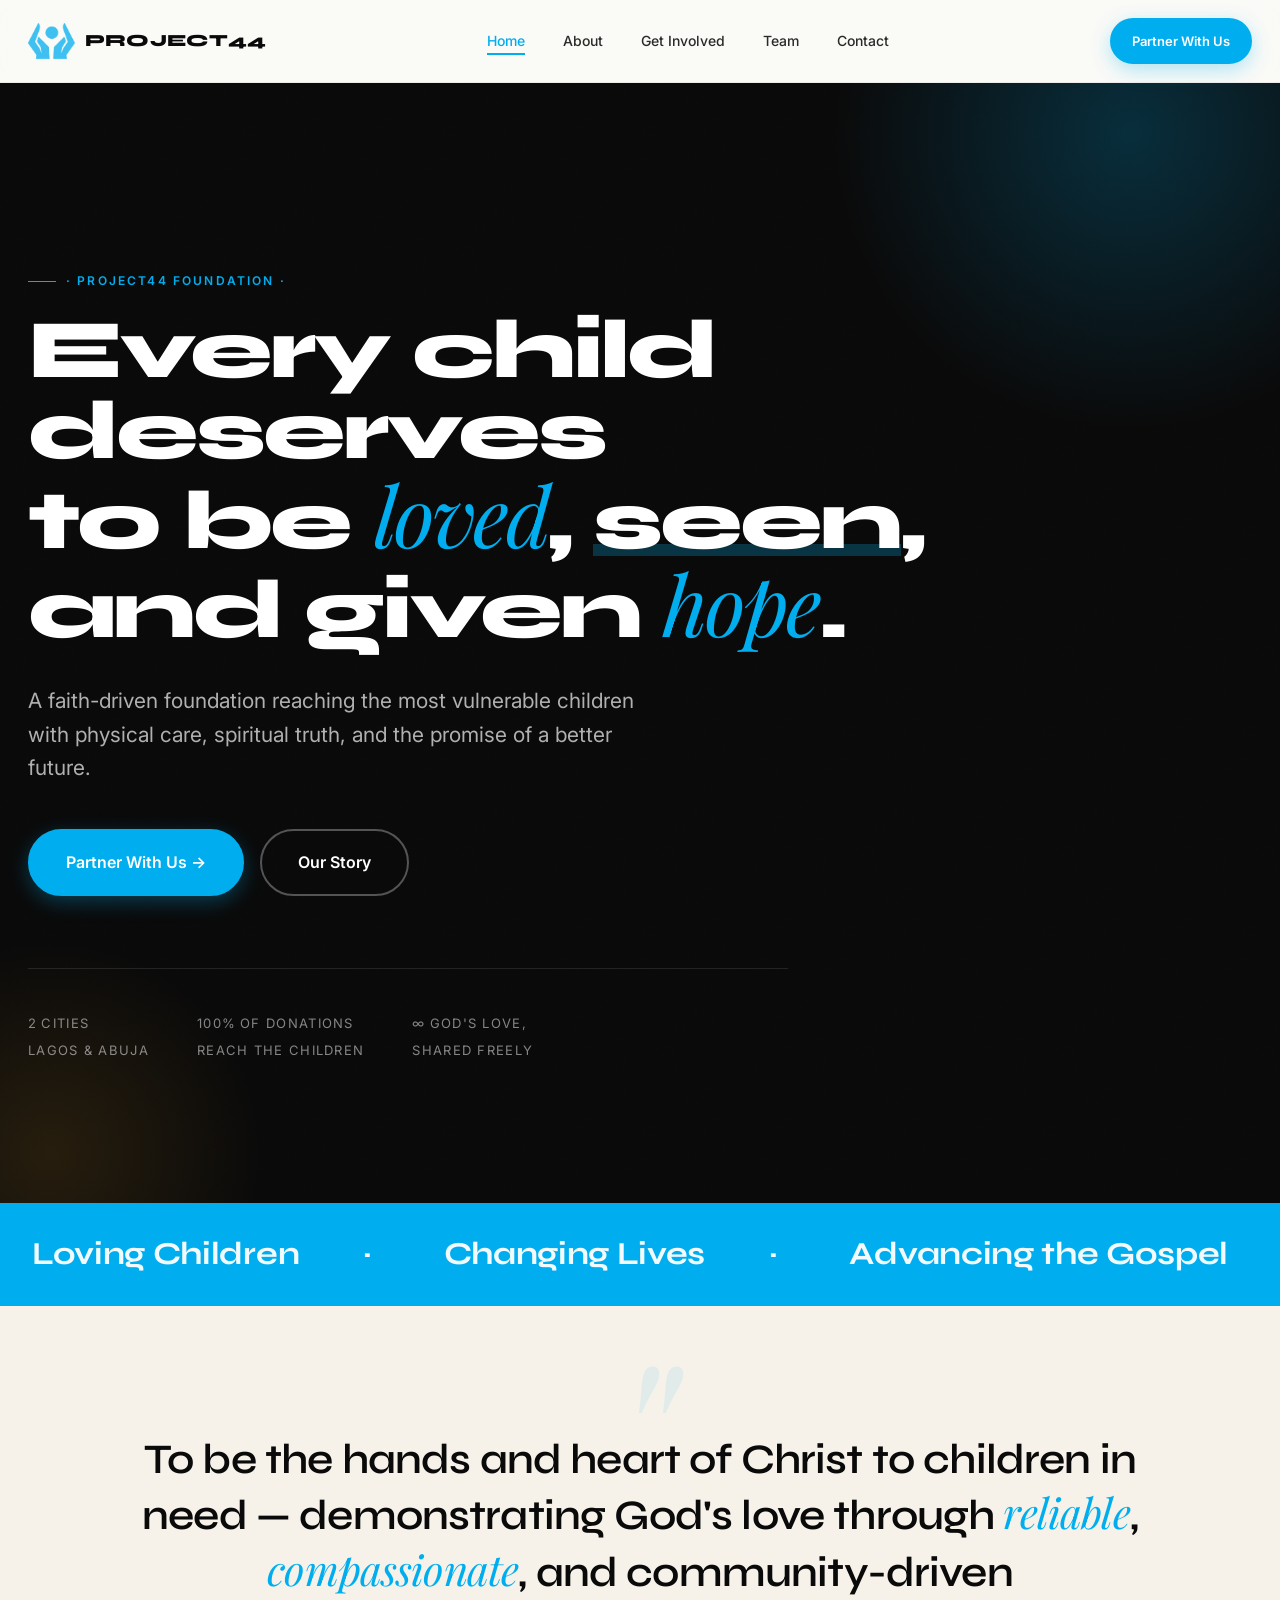
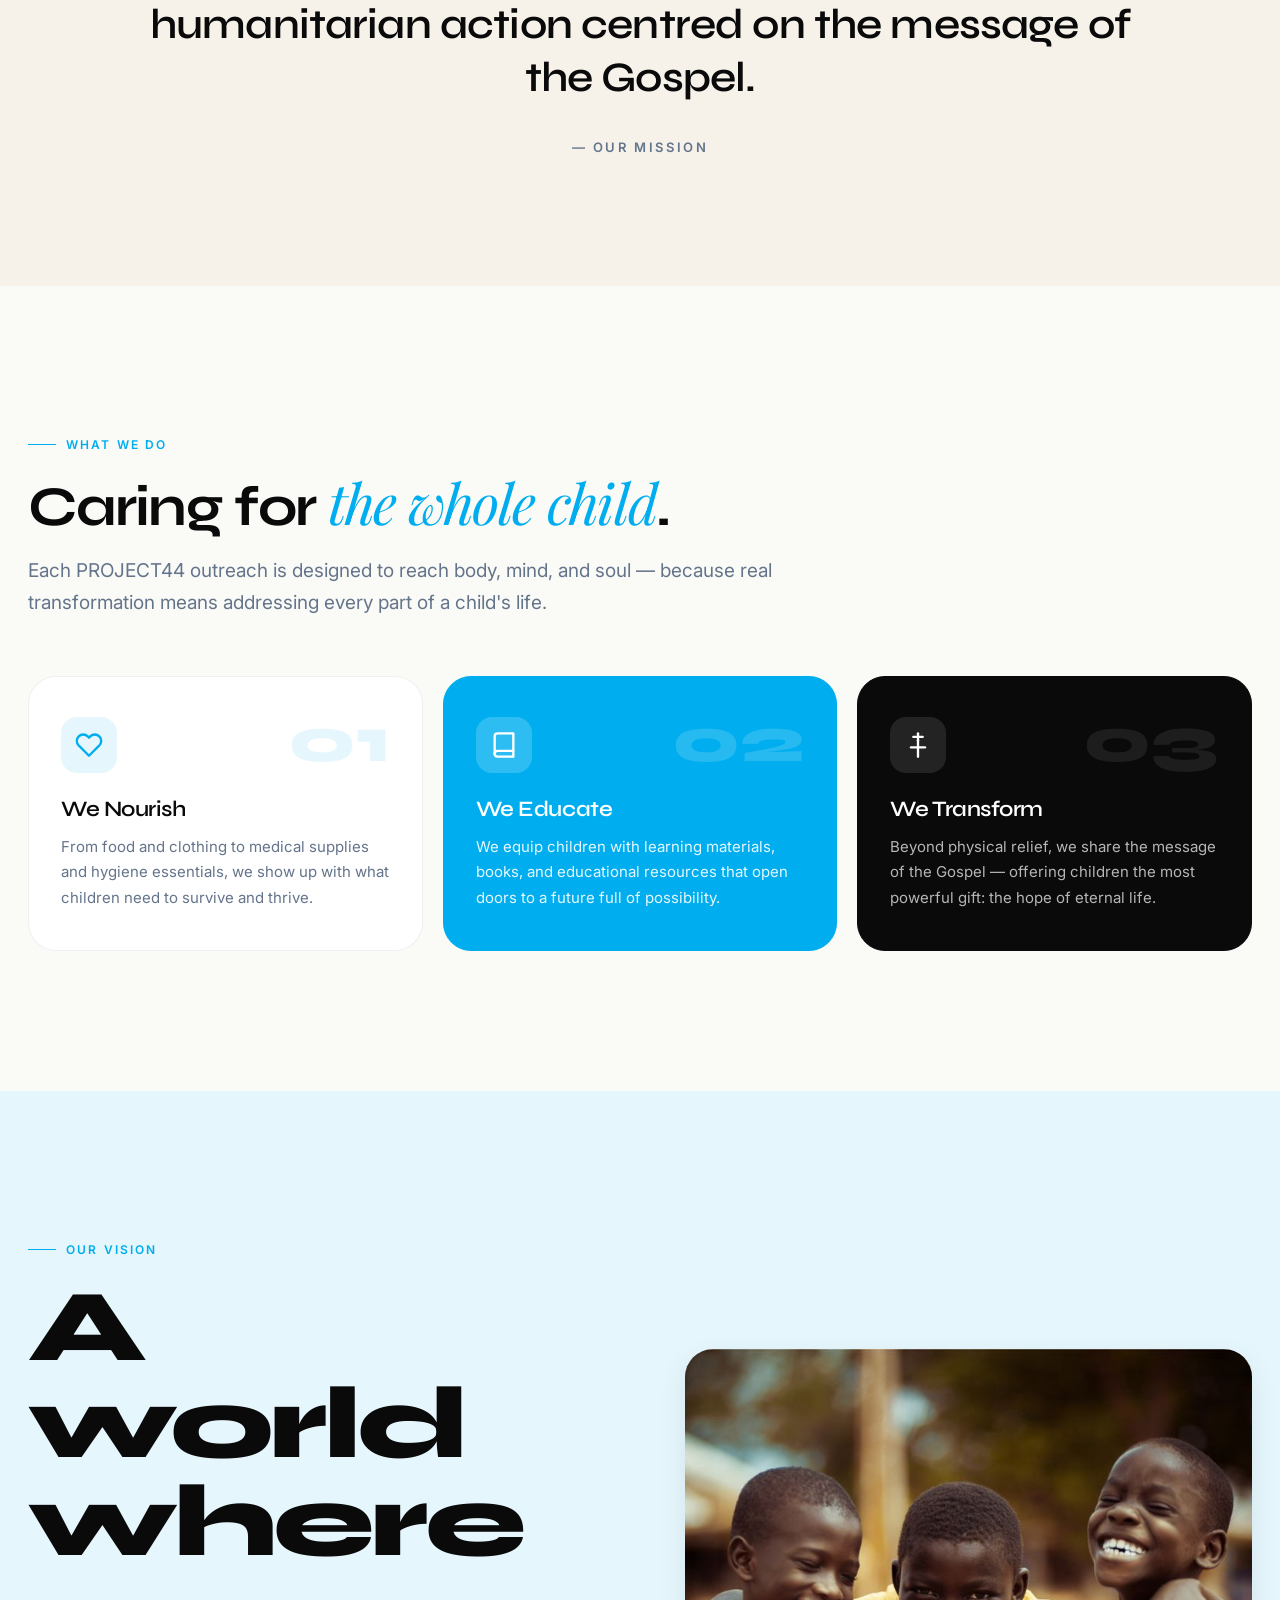
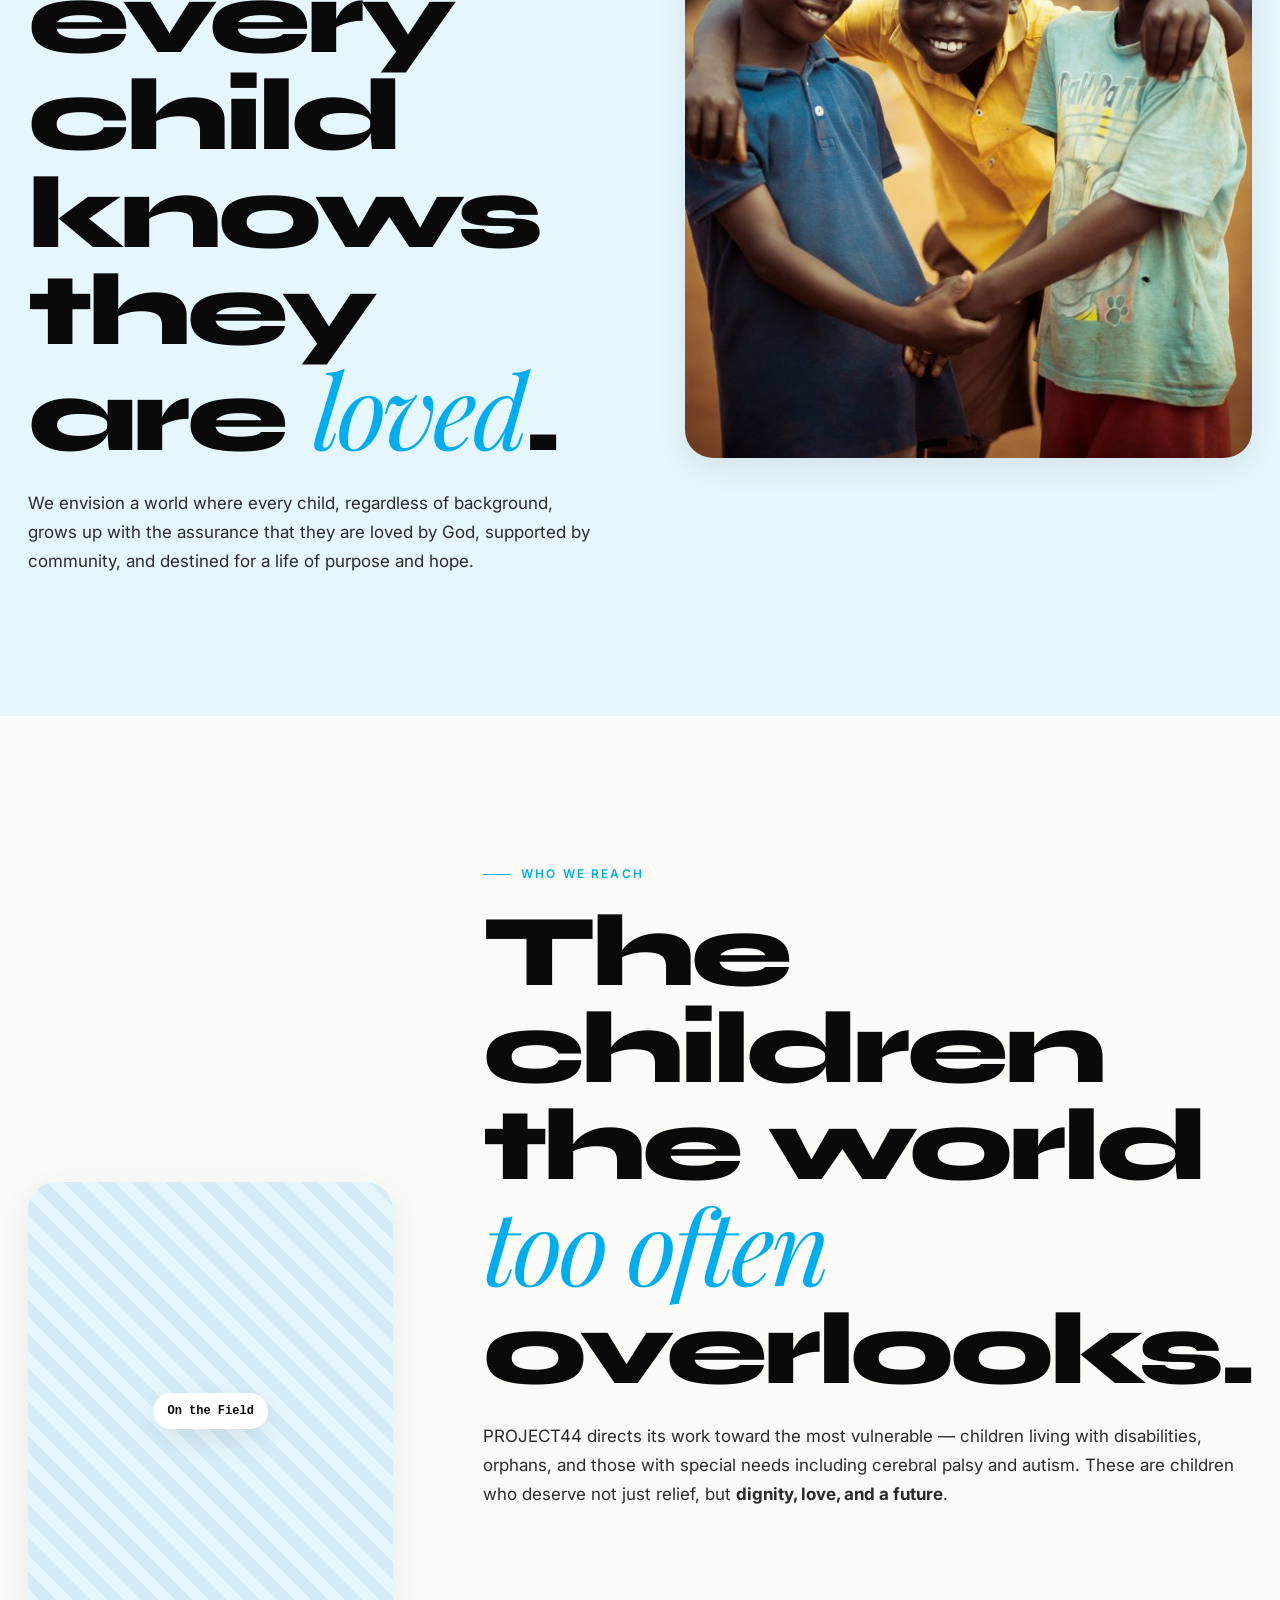
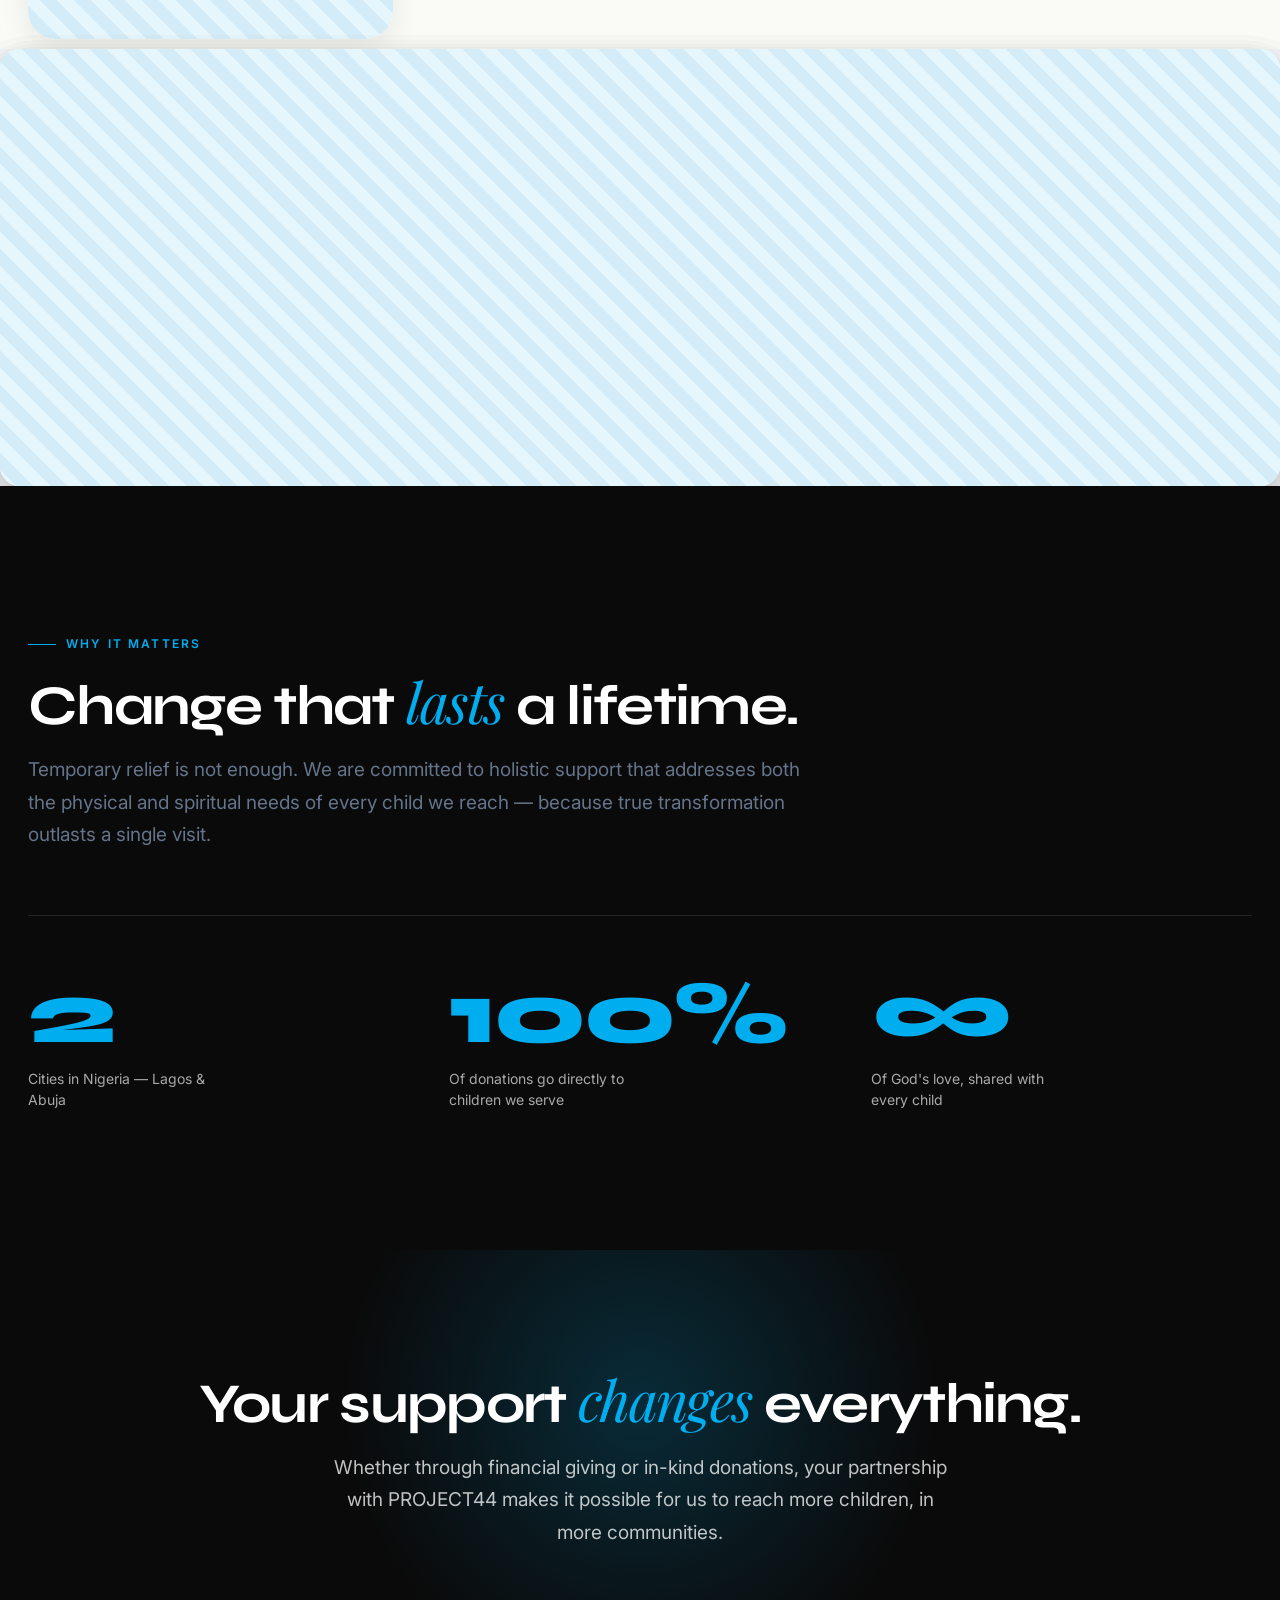
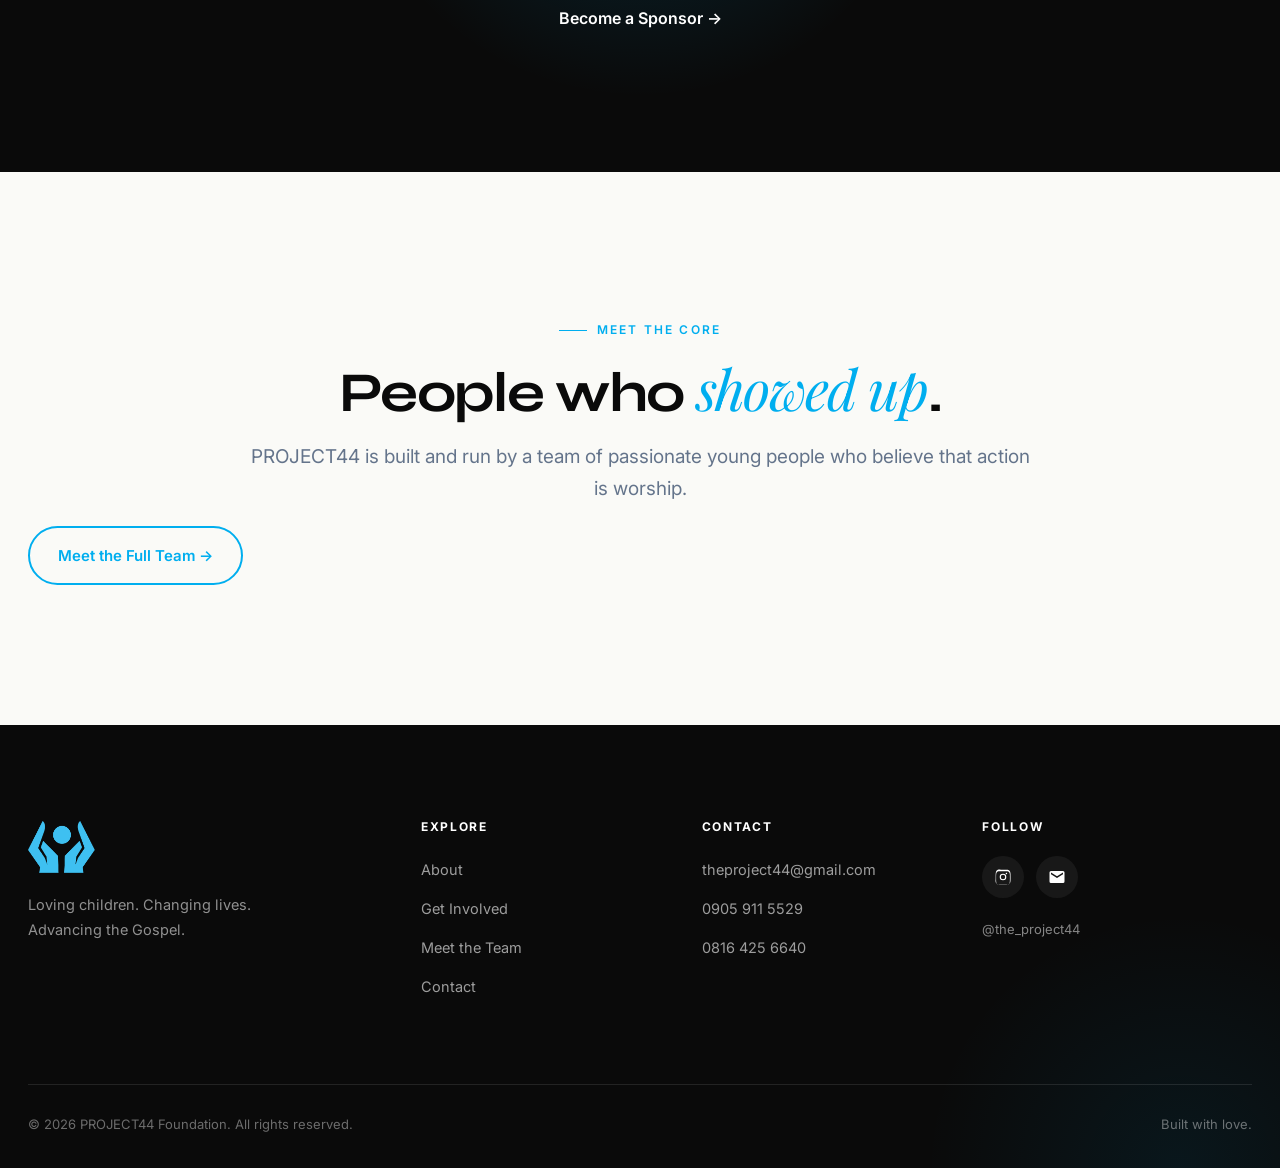
==== commit 165e52ac: "Modernize site: editorial layout, scroll reveals, image wiring - Hero: animated radial-gradient bg, " ====
--- a/index.html
+++ b/index.html
@@ -6,12 +6,12 @@
   <title>PROJECT44 Foundation — Hope for Every Child</title>
   <meta name="description" content="PROJECT44 is a faith-driven humanitarian foundation reaching vulnerable children in Nigeria with food, medical care, education, and the hope of the Gospel." />
   <link rel="icon" type="image/png" href="assets/logo.png" />
-  <link href="https://fonts.googleapis.com/css2?family=Syne:wght@600;700;800&family=Inter:wght@300;400;500;600;700&display=swap" rel="stylesheet" />
+  <link href="https://fonts.googleapis.com/css2?family=Syne:wght@600;700;800&family=Inter:wght@300;400;500;600;700&family=Playfair+Display:ital,wght@1,500;1,600&display=swap" rel="stylesheet" />
   <link rel="stylesheet" href="css/style.css" />
 </head>
 <body>
 
-<!-- ═══════════════ NAVBAR ═══════════════ -->
+<!-- NAVBAR -->
 <header class="navbar">
   <div class="nav-inner">
     <a href="index.html" class="nav-logo">
@@ -42,39 +42,80 @@
   </nav>
 </header>
 
-<!-- ═══════════════ HERO ═══════════════ -->
-<section class="hero">
+<!-- HERO -->
+<section class="hero hero-animated">
+  <div class="hero-bg" aria-hidden="true"></div>
+  <div class="hero-grain" aria-hidden="true"></div>
   <div class="container">
     <div class="hero-inner">
-      <span class="eyebrow hero-eyebrow">PROJECT44 Foundation</span>
-      <h1>Every Child Deserves to Be <em>Loved, Seen,</em> and Given Hope.</h1>
-      <p class="hero-sub">A faith-driven foundation reaching the most vulnerable children with physical care, spiritual truth, and the promise of a better future.</p>
-      <div class="hero-buttons">
-        <a href="get-involved.html" class="btn btn-primary btn-lg">Partner With Us</a>
-        <a href="about.html" class="btn btn-outline-light btn-lg">Learn More</a>
-      </div>
-    </div>
-  </div>
-</section>
-
-<!-- ═══════════════ MISSION STRIP ═══════════════ -->
-<section class="mission-strip">
-  <blockquote>
-    "To be the hands and heart of Christ to children in need — demonstrating God's love through reliable, compassionate, and community-driven humanitarian action centred on the message of the Gospel."
-  </blockquote>
-</section>
-
-<!-- ═══════════════ WHAT WE DO ═══════════════ -->
+      <span class="eyebrow hero-eyebrow reveal">· PROJECT44 Foundation ·</span>
+      <h1 class="reveal delay-1">
+        Every child deserves<br/>
+        to be <em>loved</em>, <span class="underlined">seen</span>,<br/>
+        and given <em>hope</em>.
+      </h1>
+      <p class="hero-sub reveal delay-2">A faith-driven foundation reaching the most vulnerable children with physical care, spiritual truth, and the promise of a better future.</p>
+      <div class="hero-buttons reveal delay-3">
+        <a href="get-involved.html" class="btn btn-primary btn-lg">Partner With Us →</a>
+        <a href="about.html" class="btn btn-outline-light btn-lg">Our Story</a>
+      </div>
+
+      <div class="hero-meta reveal delay-4">
+        <div class="hero-meta-item">
+          <span class="hero-meta-num"><span data-count="2">0</span></span>
+          <span class="hero-meta-label">Cities<br/>Lagos &amp; Abuja</span>
+        </div>
+        <div class="hero-meta-item">
+          <span class="hero-meta-num"><span data-count="100" data-suffix="%">0%</span></span>
+          <span class="hero-meta-label">Of donations<br/>reach the children</span>
+        </div>
+        <div class="hero-meta-item">
+          <span class="hero-meta-num">∞</span>
+          <span class="hero-meta-label">God's love,<br/>shared freely</span>
+        </div>
+      </div>
+    </div>
+  </div>
+</section>
+
+<!-- MARQUEE -->
+<section class="marquee" aria-hidden="true">
+  <div class="marquee-track">
+    <span>Loving Children</span><span>·</span>
+    <span>Changing Lives</span><span>·</span>
+    <span>Advancing the Gospel</span><span>·</span>
+    <span>Lagos</span><span>·</span>
+    <span>Abuja</span><span>·</span>
+    <span>Loving Children</span><span>·</span>
+    <span>Changing Lives</span><span>·</span>
+    <span>Advancing the Gospel</span><span>·</span>
+    <span>Lagos</span><span>·</span>
+    <span>Abuja</span><span>·</span>
+  </div>
+</section>
+
+<!-- MISSION QUOTE -->
+<section class="section mission-quote reveal">
+  <div class="container">
+    <blockquote>
+      To be the hands and heart of Christ to children in need — demonstrating God's love through <em>reliable</em>, <em>compassionate</em>, and community-driven humanitarian action centred on the message of the Gospel.
+    </blockquote>
+    <p class="mission-quote-attr">— Our Mission</p>
+  </div>
+</section>
+
+<!-- WHAT WE DO -->
 <section class="section">
   <div class="container">
-    <div class="section-head">
+    <div class="section-head reveal">
       <span class="eyebrow">What We Do</span>
-      <h2>Caring for the Whole Child.</h2>
+      <h2>Caring for <em class="italic-accent">the whole child</em>.</h2>
       <p>Each PROJECT44 outreach is designed to reach body, mind, and soul — because real transformation means addressing every part of a child's life.</p>
     </div>
 
     <div class="card-grid">
-      <div class="card">
+      <div class="card reveal">
+        <span class="card-number">01</span>
         <div class="card-icon">
           <svg viewBox="0 0 24 24" fill="none" stroke-width="2" stroke-linecap="round" stroke-linejoin="round">
             <path d="M20.84 4.61a5.5 5.5 0 0 0-7.78 0L12 5.67l-1.06-1.06a5.5 5.5 0 0 0-7.78 7.78l1.06 1.06L12 21.23l7.78-7.78 1.06-1.06a5.5 5.5 0 0 0 0-7.78z"/>
@@ -84,7 +125,8 @@
         <p>From food and clothing to medical supplies and hygiene essentials, we show up with what children need to survive and thrive.</p>
       </div>
 
-      <div class="card card-blue">
+      <div class="card card-blue reveal delay-1">
+        <span class="card-number">02</span>
         <div class="card-icon">
           <svg viewBox="0 0 24 24" fill="none" stroke-width="2" stroke-linecap="round" stroke-linejoin="round">
             <path d="M4 19.5A2.5 2.5 0 0 1 6.5 17H20"/>
@@ -95,7 +137,8 @@
         <p>We equip children with learning materials, books, and educational resources that open doors to a future full of possibility.</p>
       </div>
 
-      <div class="card card-black">
+      <div class="card card-black reveal delay-2">
+        <span class="card-number">03</span>
         <div class="card-icon">
           <svg viewBox="0 0 24 24" fill="none" stroke-width="2" stroke-linecap="round" stroke-linejoin="round">
             <path d="M12 2v6"/><path d="M12 8v14"/><path d="M8 5h8"/><path d="M6 14h12"/>
@@ -108,43 +151,77 @@
   </div>
 </section>
 
-<!-- ═══════════════ VISION ═══════════════ -->
+<!-- VISION -->
 <section class="section section-tinted">
   <div class="container">
     <div class="two-col">
-      <div>
+      <div class="reveal">
         <span class="eyebrow">Our Vision</span>
-        <h2>A World Where Every Child Knows They Are Loved.</h2>
-        <p style="margin-top:20px; font-size:17px; color:var(--charcoal);">We envision a world where every child, regardless of background, grows up with the assurance that they are loved by God, supported by community, and destined for a life of purpose and hope.</p>
-      </div>
-      <div class="two-col-img">Vision Image<br/>(replace with photo)</div>
-    </div>
-  </div>
-</section>
-
-<!-- ═══════════════ WHO WE SERVE ═══════════════ -->
+        <h2 class="big-headline">A world where every child knows they are <em class="italic-accent">loved</em>.</h2>
+        <p style="margin-top:24px; font-size:17px; color:var(--charcoal);">We envision a world where every child, regardless of background, grows up with the assurance that they are loved by God, supported by community, and destined for a life of purpose and hope.</p>
+      </div>
+      <div class="reveal delay-1">
+        <div class="img-frame img-frame-4-5">
+          <img src="assets/vision-hero.jpg" alt="A child from a PROJECT44 outreach smiling" loading="lazy" onerror="this.style.display='none'; this.parentElement.classList.add('img-frame-placeholder');" />
+          <span class="img-badge">Lagos · 2025</span>
+        </div>
+      </div>
+    </div>
+  </div>
+</section>
+
+<!-- WHO WE SERVE -->
 <section class="section">
   <div class="container">
     <div class="two-col">
-      <div class="two-col-img" style="order:-1;">Children Outreach Image<br/>(replace with photo)</div>
-      <div>
+      <div class="reveal">
+        <div class="img-frame img-frame-5-4">
+          <img src="assets/outreach-hero.jpg" alt="PROJECT44 volunteers with children during an outreach" loading="lazy" onerror="this.style.display='none'; this.parentElement.classList.add('img-frame-placeholder');" />
+          <span class="img-badge img-badge-blue">On the Field</span>
+        </div>
+      </div>
+      <div class="reveal delay-1">
         <span class="eyebrow">Who We Reach</span>
-        <h2>The Children the World Too Often Overlooks.</h2>
-        <p style="margin-top:20px; font-size:17px; color:var(--charcoal);">PROJECT44 directs its work toward the most vulnerable members of the younger generation — children living with disabilities, orphans, and those with special needs including cerebral palsy and autism. These are children who deserve not just relief, but dignity, love, and a future.</p>
-      </div>
-    </div>
-  </div>
-</section>
-
-<!-- ═══════════════ IMPACT ═══════════════ -->
+        <h2 class="big-headline">The children the world <em class="italic-accent">too often</em> overlooks.</h2>
+        <p style="margin-top:24px; font-size:17px; color:var(--charcoal);">PROJECT44 directs its work toward the most vulnerable — children living with disabilities, orphans, and those with special needs including cerebral palsy and autism. These are children who deserve not just relief, but <strong>dignity, love, and a future</strong>.</p>
+      </div>
+    </div>
+  </div>
+</section>
+
+<!-- GALLERY -->
+<section class="section section-grey">
+  <div class="container">
+    <div class="section-head reveal">
+      <span class="eyebrow">Moments</span>
+      <h2>Faces of <em class="italic-accent">the work</em>.</h2>
+    </div>
+    <div class="gallery-masonry">
+      <div class="img-frame img-frame-1-1 reveal">
+        <img src="assets/gallery-1.jpg" alt="" loading="lazy" onerror="this.style.display='none'; this.parentElement.classList.add('img-frame-placeholder');" />
+      </div>
+      <div class="img-frame img-frame-4-5 reveal delay-1">
+        <img src="assets/gallery-2.jpg" alt="" loading="lazy" onerror="this.style.display='none'; this.parentElement.classList.add('img-frame-placeholder');" />
+      </div>
+      <div class="img-frame img-frame-5-4 reveal delay-2">
+        <img src="assets/gallery-3.jpg" alt="" loading="lazy" onerror="this.style.display='none'; this.parentElement.classList.add('img-frame-placeholder');" />
+      </div>
+      <div class="img-frame img-frame-1-1 reveal delay-3">
+        <img src="assets/gallery-4.jpg" alt="" loading="lazy" onerror="this.style.display='none'; this.parentElement.classList.add('img-frame-placeholder');" />
+      </div>
+    </div>
+  </div>
+</section>
+
+<!-- IMPACT / WHY IT MATTERS -->
 <section class="section section-dark">
   <div class="container">
-    <div class="section-head">
+    <div class="section-head reveal">
       <span class="eyebrow">Why It Matters</span>
-      <h2>Change That Lasts a Lifetime.</h2>
+      <h2>Change that <em class="italic-accent">lasts</em> a lifetime.</h2>
       <p>Temporary relief is not enough. We are committed to holistic support that addresses both the physical and spiritual needs of every child we reach — because true transformation outlasts a single visit.</p>
     </div>
-    <div class="stats">
+    <div class="stats reveal delay-1">
       <div>
         <div class="stat-num">2</div>
         <div class="stat-label">Cities in Nigeria — Lagos &amp; Abuja</div>
@@ -161,30 +238,30 @@
   </div>
 </section>
 
-<!-- ═══════════════ CTA STRIP ═══════════════ -->
-<section class="cta-strip">
-  <div class="container">
-    <h2>Your Support Changes Everything.</h2>
+<!-- CTA STRIP -->
+<section class="cta-strip reveal">
+  <div class="container">
+    <h2>Your support <em class="italic-accent">changes</em> everything.</h2>
     <p>Whether through financial giving or in-kind donations, your partnership with PROJECT44 makes it possible for us to reach more children, in more communities.</p>
-    <a href="get-involved.html" class="btn btn-lg">Become a Sponsor</a>
-  </div>
-</section>
-
-<!-- ═══════════════ TEAM PREVIEW ═══════════════ -->
+    <a href="get-involved.html" class="btn btn-lg">Become a Sponsor →</a>
+  </div>
+</section>
+
+<!-- TEAM PREVIEW -->
 <section class="section">
   <div class="container">
-    <div class="section-head" style="text-align:center; margin-left:auto; margin-right:auto;">
+    <div class="section-head reveal" style="text-align:center; margin-left:auto; margin-right:auto;">
       <span class="eyebrow">Meet the Core</span>
-      <h2>People Who Showed Up.</h2>
+      <h2>People who <em class="italic-accent">showed up</em>.</h2>
       <p>PROJECT44 is built and run by a team of passionate young people who believe that action is worship.</p>
     </div>
-    <div class="team-preview-cta">
+    <div class="team-preview-cta reveal delay-1">
       <a href="team.html" class="btn btn-outline">Meet the Full Team →</a>
     </div>
   </div>
 </section>
 
-<!-- ═══════════════ FOOTER ═══════════════ -->
+<!-- FOOTER -->
 <footer class="footer">
   <div class="container">
     <div class="footer-grid">
--- a/css/style.css
+++ b/css/style.css
@@ -1,6 +1,6 @@
 /* ═══════════════════════════════════════════════════════════
    PROJECT44 Foundation — Global Stylesheet
-   Brand System v1.0
+   Brand System v2.0 · Editorial / Modern
    ═══════════════════════════════════════════════════════════ */
 
 /* ─── Reset ─── */
@@ -10,155 +10,176 @@
 a { text-decoration: none; color: inherit; }
 button { font: inherit; cursor: pointer; border: none; background: none; }
 
-/* ─── Design Tokens ─── */
+/* ─── Tokens ─── */
 :root {
-  /* Colors */
-  --black: #0D0D0D;
+  --black: #0A0A0A;
+  --off-black: #141414;
   --blue: #00AEEF;
   --blue-dark: #0095CC;
+  --blue-deep: #005B82;
   --white: #FFFFFF;
+  --off-white: #FAFAF7;
+  --cream: #F6F2EA;
   --ice-blue: #E6F6FD;
   --amber: #F5A623;
-  --amber-dark: #D48A0A;
+  --amber-light: #FCE8C4;
   --slate: #64748B;
-  --charcoal: #374151;
+  --charcoal: #2A2A2A;
   --light-grey: #F4F5F7;
   --mid-grey: #D1D5DB;
   --border: #E5E7EB;
 
-  /* Typography */
   --font-display: 'Syne', sans-serif;
   --font-body: 'Inter', sans-serif;
-
-  /* Spacing */
-  --space-xs: 4px;
-  --space-sm: 8px;
-  --space-md: 16px;
-  --space-lg: 24px;
-  --space-xl: 32px;
-  --space-2xl: 48px;
-  --space-3xl: 64px;
-  --space-4xl: 96px;
-
-  /* Radius */
+  --font-italic: 'Playfair Display', serif;
+
   --radius-sm: 8px;
-  --radius-md: 10px;
-  --radius-lg: 16px;
-  --radius-xl: 24px;
-
-  /* Shadows */
+  --radius-md: 12px;
+  --radius-lg: 20px;
+  --radius-xl: 28px;
+  --radius-2xl: 40px;
+
   --shadow-sm: 0 1px 3px rgba(0,0,0,0.07), 0 1px 2px rgba(0,0,0,0.05);
-  --shadow-md: 0 4px 16px rgba(0,0,0,0.09);
-  --shadow-lg: 0 10px 36px rgba(0,0,0,0.12);
-
-  /* Container */
-  --container-max: 1200px;
-}
-
-/* ─── Base Typography ─── */
+  --shadow-md: 0 10px 30px rgba(0,0,0,0.08);
+  --shadow-lg: 0 20px 60px rgba(0,0,0,0.12);
+  --shadow-blue: 0 20px 50px rgba(0,174,239,0.25);
+
+  --container-max: 1280px;
+  --ease-out: cubic-bezier(0.16, 1, 0.3, 1);
+  --ease-smooth: cubic-bezier(0.4, 0, 0.2, 1);
+}
+
+/* ─── Base ─── */
 body {
   font-family: var(--font-body);
   font-size: 16px;
   line-height: 1.7;
   color: var(--charcoal);
-  background: var(--white);
+  background: var(--off-white);
   -webkit-font-smoothing: antialiased;
-}
-
-h1, h2, h3, h4, h5, h6 {
+  overflow-x: hidden;
+}
+
+h1, h2, h3, h4 {
   font-family: var(--font-display);
   color: var(--black);
-  line-height: 1.15;
+  line-height: 1.05;
   font-weight: 700;
-}
-
-h1 { font-size: clamp(36px, 5vw, 56px); line-height: 1.08; font-weight: 800; }
-h2 { font-size: clamp(28px, 3.5vw, 40px); }
-h3 { font-size: clamp(22px, 2.5vw, 28px); font-weight: 600; }
-h4 { font-family: var(--font-body); font-size: 18px; font-weight: 600; }
-
-p { color: var(--charcoal); }
-
-/* ─── Utility Classes ─── */
+  letter-spacing: -0.02em;
+}
+
+h1 { font-size: clamp(42px, 6.5vw, 84px); line-height: 0.98; font-weight: 800; letter-spacing: -0.035em; }
+h2 { font-size: clamp(32px, 4.5vw, 56px); line-height: 1.02; letter-spacing: -0.03em; }
+h3 { font-size: clamp(22px, 2.5vw, 32px); font-weight: 600; line-height: 1.15; }
+h4 { font-family: var(--font-body); font-size: 18px; font-weight: 600; letter-spacing: -0.01em; }
+
+.italic-accent {
+  font-family: var(--font-italic);
+  font-style: italic;
+  font-weight: 400;
+  color: var(--blue);
+}
+
+/* ─── Utilities ─── */
 .container {
   max-width: var(--container-max);
   margin: 0 auto;
-  padding: 0 24px;
+  padding: 0 28px;
 }
 
 .eyebrow {
-  display: inline-block;
+  display: inline-flex;
+  align-items: center;
+  gap: 10px;
   font-weight: 600;
   font-size: 12px;
-  letter-spacing: 0.14em;
+  letter-spacing: 0.18em;
   text-transform: uppercase;
   color: var(--blue);
-  margin-bottom: 14px;
-}
-
-.section {
-  padding: clamp(64px, 10vw, 120px) 0;
-}
-
-.section-dark {
-  background: var(--black);
-  color: var(--white);
-}
+  margin-bottom: 18px;
+}
+.eyebrow::before {
+  content: '';
+  width: 28px;
+  height: 1px;
+  background: var(--blue);
+  display: inline-block;
+}
+
+.section { padding: clamp(80px, 12vw, 140px) 0; position: relative; }
+.section-dark { background: var(--black); color: var(--white); }
 .section-dark h1, .section-dark h2, .section-dark h3, .section-dark h4 { color: var(--white); }
-.section-dark p { color: rgba(255,255,255,0.7); }
-
+.section-dark p { color: rgba(255,255,255,0.72); }
 .section-tinted { background: var(--ice-blue); }
 .section-grey   { background: var(--light-grey); }
+.section-cream  { background: var(--cream); }
+
+/* ─── Scroll Animations ─── */
+.reveal {
+  opacity: 0;
+  transform: translateY(40px);
+  transition: opacity 0.9s var(--ease-out), transform 0.9s var(--ease-out);
+}
+.reveal.visible { opacity: 1; transform: translateY(0); }
+.reveal.delay-1 { transition-delay: 0.08s; }
+.reveal.delay-2 { transition-delay: 0.16s; }
+.reveal.delay-3 { transition-delay: 0.24s; }
+.reveal.delay-4 { transition-delay: 0.32s; }
 
 /* ─── Buttons ─── */
 .btn {
   display: inline-flex;
   align-items: center;
   justify-content: center;
-  gap: 8px;
+  gap: 10px;
   font-family: var(--font-body);
   font-weight: 600;
   font-size: 15px;
-  padding: 14px 28px;
-  border-radius: var(--radius-md);
+  padding: 15px 28px;
+  border-radius: 999px;
   border: 2px solid transparent;
-  transition: transform 0.15s ease, background 0.15s ease, color 0.15s ease, border-color 0.15s ease;
+  transition: all 0.25s var(--ease-smooth);
   white-space: nowrap;
-}
-.btn:hover { transform: translateY(-1px); }
-
-.btn-primary { background: var(--blue); color: var(--white); border-color: var(--blue); }
-.btn-primary:hover { background: var(--blue-dark); border-color: var(--blue-dark); }
+  position: relative;
+  overflow: hidden;
+}
+.btn:hover { transform: translateY(-2px); }
+.btn .arrow { transition: transform 0.25s var(--ease-smooth); display: inline-block; }
+.btn:hover .arrow { transform: translateX(4px); }
+
+.btn-primary { background: var(--blue); color: var(--white); border-color: var(--blue); box-shadow: 0 6px 20px rgba(0,174,239,0.3); }
+.btn-primary:hover { background: var(--blue-dark); box-shadow: 0 10px 28px rgba(0,174,239,0.4); }
 
 .btn-secondary { background: var(--black); color: var(--white); border-color: var(--black); }
-.btn-secondary:hover { background: #242424; border-color: #242424; }
+.btn-secondary:hover { background: var(--off-black); }
 
 .btn-outline { background: transparent; color: var(--blue); border-color: var(--blue); }
 .btn-outline:hover { background: var(--blue); color: var(--white); }
 
-.btn-outline-light { background: transparent; color: var(--white); border-color: rgba(255,255,255,0.35); }
+.btn-outline-light { background: transparent; color: var(--white); border-color: rgba(255,255,255,0.3); }
 .btn-outline-light:hover { background: var(--white); color: var(--black); border-color: var(--white); }
 
-.btn-amber { background: var(--amber); color: var(--white); border-color: var(--amber); }
-.btn-amber:hover { background: var(--amber-dark); border-color: var(--amber-dark); }
-
-.btn-lg { padding: 17px 36px; font-size: 16px; border-radius: 12px; }
-.btn-sm { padding: 10px 20px; font-size: 13px; border-radius: var(--radius-sm); }
-
-/* ─── Navigation ─── */
+.btn-amber { background: var(--amber); color: var(--white); border-color: var(--amber); box-shadow: 0 6px 20px rgba(245,166,35,0.3); }
+.btn-amber:hover { box-shadow: 0 10px 28px rgba(245,166,35,0.4); }
+
+.btn-lg { padding: 18px 36px; font-size: 16px; }
+.btn-sm { padding: 10px 20px; font-size: 13px; }
+
+/* ─── Navbar ─── */
 .navbar {
   position: sticky;
   top: 0;
   z-index: 100;
-  background: rgba(255,255,255,0.95);
-  backdrop-filter: blur(12px);
-  border-bottom: 1px solid var(--border);
+  background: rgba(250,250,247,0.85);
+  backdrop-filter: blur(16px);
+  -webkit-backdrop-filter: blur(16px);
+  border-bottom: 1px solid rgba(0,0,0,0.06);
 }
 .nav-inner {
   display: flex;
   align-items: center;
   justify-content: space-between;
-  padding: 18px 24px;
+  padding: 18px 28px;
   max-width: var(--container-max);
   margin: 0 auto;
 }
@@ -168,357 +189,567 @@
   gap: 10px;
   font-family: var(--font-display);
   font-weight: 800;
-  font-size: 18px;
+  font-size: 17px;
   color: var(--black);
-  letter-spacing: 0.03em;
-}
-.nav-logo img {
-  height: 40px;
-  width: auto;
-}
-.nav-links {
-  display: flex;
-  align-items: center;
-  gap: 36px;
-  list-style: none;
-}
+  letter-spacing: 0.02em;
+}
+.nav-logo img { height: 36px; width: auto; }
+.nav-links { display: flex; align-items: center; gap: 38px; list-style: none; }
 .nav-links a {
   font-weight: 500;
-  font-size: 15px;
+  font-size: 14px;
   color: var(--charcoal);
   transition: color 0.15s ease;
+  position: relative;
+}
+.nav-links a::after {
+  content: '';
+  position: absolute;
+  left: 0; bottom: -6px;
+  width: 0; height: 2px;
+  background: var(--blue);
+  transition: width 0.25s var(--ease-smooth);
 }
 .nav-links a:hover,
 .nav-links a.active { color: var(--blue); }
-
-.nav-cta {
-  display: flex;
-  gap: 12px;
-}
-
-.nav-toggle {
-  display: none;
-  flex-direction: column;
-  gap: 5px;
-  padding: 8px;
-}
+.nav-links a:hover::after,
+.nav-links a.active::after { width: 100%; }
+
+.nav-cta { display: flex; gap: 12px; }
+
+.nav-toggle { display: none; flex-direction: column; gap: 5px; padding: 8px; }
 .nav-toggle span {
-  display: block;
-  width: 24px;
-  height: 2px;
-  background: var(--black);
-  border-radius: 2px;
-  transition: transform 0.25s ease, opacity 0.2s ease;
+  display: block; width: 26px; height: 2px;
+  background: var(--black); border-radius: 2px;
+  transition: transform 0.25s var(--ease-smooth), opacity 0.2s ease;
 }
 .nav-toggle.open span:nth-child(1) { transform: translateY(7px) rotate(45deg); }
 .nav-toggle.open span:nth-child(2) { opacity: 0; }
 .nav-toggle.open span:nth-child(3) { transform: translateY(-7px) rotate(-45deg); }
 
+.nav-mobile { display: none; }
 @media (max-width: 900px) {
   .nav-links, .nav-cta { display: none; }
   .nav-toggle { display: flex; }
   .nav-mobile.open {
     display: flex;
     flex-direction: column;
-    gap: 12px;
-    padding: 20px 24px 28px;
-    background: var(--white);
+    gap: 0;
+    padding: 16px 28px 32px;
+    background: var(--off-white);
     border-top: 1px solid var(--border);
   }
   .nav-mobile.open a {
     display: block;
-    padding: 10px 0;
-    font-size: 16px;
+    padding: 16px 0;
+    font-size: 17px;
     font-weight: 500;
     color: var(--charcoal);
     border-bottom: 1px solid var(--border);
   }
   .nav-mobile.open a:last-of-type { border: none; }
-  .nav-mobile.open .btn { margin-top: 12px; justify-content: center; }
-}
-.nav-mobile { display: none; }
-
-/* ─── Hero ─── */
+  .nav-mobile.open .btn { margin-top: 16px; justify-content: center; }
+}
+
+/* ═══════════════════ HERO ═══════════════════ */
 .hero {
   background: var(--black);
   color: var(--white);
-  padding: clamp(80px, 12vw, 140px) 0 clamp(80px, 12vw, 140px);
+  padding: clamp(100px, 16vw, 180px) 0 clamp(80px, 12vw, 140px);
   position: relative;
   overflow: hidden;
+  isolation: isolate;
 }
 .hero::before {
   content: '';
   position: absolute;
-  top: -180px; right: -180px;
-  width: 520px; height: 520px;
-  background: var(--blue);
+  top: -300px; right: -200px;
+  width: 700px; height: 700px;
+  background: radial-gradient(circle, rgba(0,174,239,0.22), transparent 60%);
   border-radius: 50%;
+  z-index: 0;
+  animation: float-slow 20s ease-in-out infinite;
+}
+.hero::after {
+  content: '';
+  position: absolute;
+  bottom: -200px; left: -200px;
+  width: 500px; height: 500px;
+  background: radial-gradient(circle, rgba(245,166,35,0.12), transparent 60%);
+  border-radius: 50%;
+  z-index: 0;
+  animation: float-slow 25s ease-in-out infinite reverse;
+}
+
+/* grain texture */
+.hero-grain {
+  position: absolute;
+  inset: 0;
+  background-image: url("data:image/svg+xml;utf8,<svg xmlns='http://www.w3.org/2000/svg' width='200' height='200'><filter id='n'><feTurbulence baseFrequency='0.9' numOctaves='2'/></filter><rect width='100%25' height='100%25' filter='url(%23n)' opacity='0.35'/></svg>");
   opacity: 0.08;
-  z-index: 0;
-}
-.hero-inner { position: relative; z-index: 1; max-width: 820px; }
-.hero h1 { color: var(--white); margin-bottom: 24px; }
-.hero h1 em { color: var(--blue); font-style: normal; }
+  mix-blend-mode: overlay;
+  z-index: 1;
+  pointer-events: none;
+}
+
+@keyframes float-slow {
+  0%, 100% { transform: translate(0, 0) scale(1); }
+  50% { transform: translate(40px, -30px) scale(1.08); }
+}
+
+.hero-inner { position: relative; z-index: 2; max-width: 960px; }
+.hero h1 { color: var(--white); margin-bottom: 32px; }
+.hero h1 em { color: var(--blue); font-style: italic; font-family: var(--font-italic); font-weight: 400; }
+.hero h1 .underlined {
+  position: relative;
+  display: inline-block;
+}
+.hero h1 .underlined::after {
+  content: '';
+  position: absolute;
+  left: 0; right: 0; bottom: 6px;
+  height: 12px;
+  background: rgba(0,174,239,0.25);
+  z-index: -1;
+}
 .hero-sub {
-  font-size: clamp(16px, 2vw, 19px);
-  color: rgba(255,255,255,0.7);
-  max-width: 600px;
-  margin-bottom: 40px;
-  line-height: 1.7;
-}
-.hero-buttons { display: flex; gap: 14px; flex-wrap: wrap; }
-.hero-eyebrow { color: var(--blue); }
-
-/* ─── Page Hero (smaller, for inner pages) ─── */
+  font-size: clamp(17px, 2vw, 21px);
+  color: rgba(255,255,255,0.68);
+  max-width: 620px;
+  margin-bottom: 44px;
+  line-height: 1.6;
+}
+.hero-buttons { display: flex; gap: 16px; flex-wrap: wrap; margin-bottom: 72px; }
+
+.hero-meta {
+  display: flex;
+  gap: 48px;
+  flex-wrap: wrap;
+  padding-top: 40px;
+  border-top: 1px solid rgba(255,255,255,0.1);
+  max-width: 760px;
+}
+.hero-meta-item strong {
+  display: block;
+  font-family: var(--font-display);
+  font-weight: 700;
+  font-size: 28px;
+  color: var(--blue);
+  margin-bottom: 2px;
+}
+.hero-meta-item span {
+  font-size: 13px;
+  color: rgba(255,255,255,0.5);
+  text-transform: uppercase;
+  letter-spacing: 0.1em;
+}
+
+/* ═══════════════════ PAGE HERO ═══════════════════ */
 .page-hero {
   background: var(--black);
   color: var(--white);
-  padding: clamp(60px, 10vw, 100px) 0;
+  padding: clamp(80px, 12vw, 140px) 0 clamp(64px, 10vw, 100px);
   position: relative;
   overflow: hidden;
+  isolation: isolate;
 }
 .page-hero::before {
   content: '';
   position: absolute;
-  top: -120px; right: -120px;
-  width: 400px; height: 400px;
-  background: var(--blue);
+  top: -180px; right: -120px;
+  width: 480px; height: 480px;
+  background: radial-gradient(circle, rgba(0,174,239,0.20), transparent 60%);
   border-radius: 50%;
-  opacity: 0.08;
-}
-.page-hero-inner { position: relative; z-index: 1; max-width: 780px; }
-.page-hero h1 { color: var(--white); margin-bottom: 20px; }
-.page-hero p {
-  font-size: clamp(16px, 2vw, 19px);
-  color: rgba(255,255,255,0.7);
-  max-width: 600px;
-  line-height: 1.7;
-}
-
-/* ─── Mission Strip ─── */
-.mission-strip {
+  z-index: 0;
+}
+.page-hero-inner { position: relative; z-index: 2; max-width: 820px; }
+.page-hero h1 { color: var(--white); margin-bottom: 24px; }
+.page-hero h1 em { color: var(--blue); font-family: var(--font-italic); font-style: italic; font-weight: 400; }
+.page-hero p { font-size: clamp(16px, 2vw, 20px); color: rgba(255,255,255,0.7); max-width: 620px; line-height: 1.6; }
+
+/* ═══════════════════ MARQUEE ═══════════════════ */
+.marquee {
   background: var(--blue);
   color: var(--white);
-  padding: clamp(48px, 7vw, 72px) 24px;
+  padding: 24px 0;
+  overflow: hidden;
+  white-space: nowrap;
+  position: relative;
+}
+.marquee-track {
+  display: inline-block;
+  animation: marquee 35s linear infinite;
+  font-family: var(--font-display);
+  font-weight: 700;
+  font-size: clamp(20px, 3vw, 32px);
+  letter-spacing: -0.01em;
+}
+.marquee-track span { padding: 0 32px; opacity: 0.95; }
+.marquee-track .dot {
+  display: inline-block;
+  width: 10px; height: 10px;
+  background: white;
+  border-radius: 50%;
+  vertical-align: middle;
+  margin: 0 8px;
+  opacity: 0.8;
+}
+@keyframes marquee {
+  from { transform: translateX(0); }
+  to { transform: translateX(-50%); }
+}
+
+/* ═══════════════════ MISSION QUOTE ═══════════════════ */
+.mission-quote {
+  padding: clamp(80px, 10vw, 140px) 0;
+  background: var(--cream);
+  position: relative;
   text-align: center;
 }
-.mission-strip blockquote {
+.mission-quote::before {
+  content: '"';
+  position: absolute;
+  top: 20px; left: 50%;
+  transform: translateX(-50%);
+  font-family: var(--font-italic);
+  font-size: 220px;
+  color: var(--blue);
+  opacity: 0.08;
+  line-height: 1;
+  font-style: italic;
+}
+.mission-quote blockquote {
   font-family: var(--font-display);
   font-weight: 600;
-  font-size: clamp(20px, 2.5vw, 28px);
-  line-height: 1.4;
-  max-width: 900px;
+  font-size: clamp(24px, 3.4vw, 42px);
+  line-height: 1.25;
+  letter-spacing: -0.02em;
+  max-width: 1020px;
   margin: 0 auto;
+  color: var(--black);
+  position: relative;
+}
+.mission-quote blockquote em {
+  font-family: var(--font-italic);
+  font-weight: 400;
+  color: var(--blue);
   font-style: italic;
 }
-
-/* ─── Feature Cards ─── */
+.mission-quote-attr {
+  margin-top: 32px;
+  font-size: 13px;
+  text-transform: uppercase;
+  letter-spacing: 0.2em;
+  color: var(--slate);
+  font-weight: 600;
+}
+
+/* ═══════════════════ FEATURE CARDS ═══════════════════ */
 .card-grid {
   display: grid;
-  grid-template-columns: repeat(auto-fit, minmax(260px, 1fr));
+  grid-template-columns: repeat(auto-fit, minmax(280px, 1fr));
   gap: 20px;
-  margin-top: 48px;
+  margin-top: 56px;
 }
 .card {
   background: var(--white);
-  border-radius: var(--radius-lg);
-  padding: 36px 28px;
-  border: 1px solid var(--border);
-  transition: transform 0.2s ease, box-shadow 0.2s ease;
+  border-radius: var(--radius-xl);
+  padding: 40px 32px;
+  border: 1px solid rgba(0,0,0,0.06);
+  transition: transform 0.3s var(--ease-out), box-shadow 0.3s var(--ease-out);
+  position: relative;
+  overflow: hidden;
 }
 .card:hover {
-  transform: translateY(-4px);
-  box-shadow: var(--shadow-md);
+  transform: translateY(-6px);
+  box-shadow: var(--shadow-lg);
+}
+.card-number {
+  position: absolute;
+  top: 32px; right: 32px;
+  font-family: var(--font-display);
+  font-weight: 800;
+  font-size: 64px;
+  color: var(--ice-blue);
+  line-height: 1;
+  z-index: 0;
 }
 .card-icon {
-  width: 52px; height: 52px;
-  border-radius: 14px;
+  width: 56px; height: 56px;
+  border-radius: 16px;
   background: var(--ice-blue);
   display: flex; align-items: center; justify-content: center;
-  margin-bottom: 20px;
-}
-.card-icon svg { width: 26px; height: 26px; stroke: var(--blue); }
-.card h3 { margin-bottom: 10px; font-size: 20px; }
-.card p { font-size: 15px; color: var(--slate); line-height: 1.7; }
+  margin-bottom: 24px;
+  position: relative;
+  z-index: 1;
+}
+.card-icon svg { width: 28px; height: 28px; stroke: var(--blue); }
+.card h3 { margin-bottom: 12px; font-size: 22px; position: relative; z-index: 1; }
+.card p { font-size: 15px; color: var(--slate); line-height: 1.7; position: relative; z-index: 1; }
 
 .card-blue { background: var(--blue); border-color: var(--blue); }
 .card-blue h3 { color: var(--white); }
 .card-blue p { color: rgba(255,255,255,0.9); }
 .card-blue .card-icon { background: rgba(255,255,255,0.18); }
 .card-blue .card-icon svg { stroke: var(--white); }
+.card-blue .card-number { color: rgba(255,255,255,0.15); }
 
 .card-black { background: var(--black); border-color: var(--black); }
 .card-black h3 { color: var(--white); }
 .card-black p { color: rgba(255,255,255,0.7); }
 .card-black .card-icon { background: rgba(255,255,255,0.1); }
 .card-black .card-icon svg { stroke: var(--white); }
-
-/* ─── Two-column section ─── */
+.card-black .card-number { color: rgba(255,255,255,0.08); }
+
+/* ═══════════════════ TWO COLUMN / IMAGE FRAMES ═══════════════════ */
 .two-col {
   display: grid;
   grid-template-columns: 1fr 1fr;
-  gap: clamp(32px, 6vw, 80px);
+  gap: clamp(40px, 7vw, 96px);
   align-items: center;
 }
-@media (max-width: 800px) {
-  .two-col { grid-template-columns: 1fr; }
-}
-
-.two-col-img {
+.two-col.offset { grid-template-columns: 1.05fr 1fr; }
+.two-col.offset-reverse { grid-template-columns: 1fr 1.05fr; }
+@media (max-width: 860px) {
+  .two-col, .two-col.offset, .two-col.offset-reverse { grid-template-columns: 1fr; }
+}
+
+.img-frame {
+  position: relative;
+  border-radius: var(--radius-xl);
+  overflow: hidden;
+  aspect-ratio: 4 / 5;
   background: var(--ice-blue);
-  border-radius: var(--radius-xl);
-  aspect-ratio: 4 / 3;
+  box-shadow: var(--shadow-md);
+}
+.img-frame.wide { aspect-ratio: 5 / 4; }
+.img-frame.square { aspect-ratio: 1 / 1; }
+.img-frame img {
+  width: 100%;
+  height: 100%;
+  object-fit: cover;
+  transition: transform 0.8s var(--ease-out);
+}
+.img-frame:hover img { transform: scale(1.04); }
+
+.img-frame-placeholder {
+  position: absolute;
+  inset: 0;
+  display: flex;
+  flex-direction: column;
+  align-items: center;
+  justify-content: center;
+  gap: 8px;
+  color: var(--blue);
+  font-weight: 600;
+  font-size: 14px;
+  background: repeating-linear-gradient(45deg, var(--ice-blue) 0 12px, #d4ecf7 12px 24px);
+}
+.img-frame-placeholder span {
+  background: white;
+  padding: 8px 14px;
+  border-radius: 999px;
+  font-family: monospace;
+  font-size: 12px;
+}
+
+/* Decorative floating badge on image */
+.img-badge {
+  position: absolute;
+  background: var(--white);
+  border-radius: var(--radius-lg);
+  padding: 16px 20px;
+  box-shadow: var(--shadow-md);
   display: flex;
   align-items: center;
-  justify-content: center;
-  color: var(--blue);
+  gap: 12px;
+  font-size: 13px;
   font-weight: 600;
-}
-
-/* ─── Section headings ─── */
-.section-head {
-  max-width: 720px;
-  margin-bottom: 16px;
-}
+  color: var(--black);
+  z-index: 2;
+}
+.img-badge.bottom-left { bottom: -20px; left: -20px; }
+.img-badge.bottom-right { bottom: -20px; right: -20px; }
+.img-badge.top-right { top: -20px; right: -20px; }
+.img-badge svg { width: 18px; height: 18px; stroke: var(--blue); }
+
+/* ═══════════════════ SECTION HEAD ═══════════════════ */
+.section-head { max-width: 780px; margin-bottom: 20px; }
 .section-head p {
-  font-size: 17px;
+  font-size: clamp(16px, 1.8vw, 19px);
   color: var(--slate);
-  margin-top: 16px;
+  margin-top: 20px;
   line-height: 1.7;
 }
-
-/* ─── Programs list ─── */
+.section-head.center { text-align: center; margin-left: auto; margin-right: auto; }
+.section-head.center .eyebrow { justify-content: center; }
+.section-head.center .eyebrow::before { display: none; }
+
+.big-headline {
+  font-size: clamp(44px, 8vw, 120px);
+  line-height: 0.95;
+  letter-spacing: -0.04em;
+  font-weight: 800;
+  font-family: var(--font-display);
+}
+
+/* ═══════════════════ PROGRAMS ═══════════════════ */
 .program-list {
   display: grid;
-  grid-template-columns: repeat(auto-fit, minmax(280px, 1fr));
+  grid-template-columns: repeat(auto-fit, minmax(300px, 1fr));
   gap: 16px;
-  margin-top: 40px;
+  margin-top: 48px;
 }
 .program-item {
   background: var(--white);
   border: 1px solid var(--border);
   border-radius: var(--radius-lg);
-  padding: 24px 22px;
+  padding: 28px 26px;
   display: flex;
-  gap: 16px;
+  gap: 18px;
   align-items: flex-start;
+  transition: all 0.25s var(--ease-smooth);
+}
+.program-item:hover {
+  border-color: var(--blue);
+  transform: translateY(-3px);
+  box-shadow: var(--shadow-md);
 }
 .program-item-icon {
   flex-shrink: 0;
-  width: 40px; height: 40px;
-  border-radius: 10px;
-  background: var(--ice-blue);
-  display: flex; align-items: center; justify-content: center;
-}
-.program-item-icon svg { width: 20px; height: 20px; stroke: var(--blue); }
-.program-item h4 { margin-bottom: 4px; font-size: 16px; color: var(--black); }
-.program-item p { font-size: 14px; color: var(--slate); line-height: 1.6; }
-
-/* ─── Values ─── */
-.values-grid {
-  display: grid;
-  grid-template-columns: repeat(auto-fit, minmax(220px, 1fr));
-  gap: 24px;
-  margin-top: 40px;
-}
-.value {
-  text-align: left;
-}
-.value-icon {
   width: 44px; height: 44px;
   border-radius: 12px;
   background: var(--ice-blue);
-  color: var(--blue);
   display: flex; align-items: center; justify-content: center;
+}
+.program-item-icon svg { width: 22px; height: 22px; stroke: var(--blue); }
+.program-item h4 { margin-bottom: 6px; font-size: 16px; color: var(--black); }
+.program-item p { font-size: 14px; color: var(--slate); line-height: 1.6; }
+
+/* ═══════════════════ VALUES ═══════════════════ */
+.values-grid {
+  display: grid;
+  grid-template-columns: repeat(auto-fit, minmax(240px, 1fr));
+  gap: 40px;
+  margin-top: 64px;
+}
+.value { border-top: 2px solid var(--black); padding-top: 28px; }
+.value-num {
   font-family: var(--font-display);
   font-weight: 800;
-  font-size: 18px;
-  margin-bottom: 14px;
-}
-.value h4 { margin-bottom: 6px; }
-.value p { font-size: 14px; color: var(--slate); line-height: 1.6; }
-
-/* ─── Team grid ─── */
+  font-size: 15px;
+  color: var(--blue);
+  letter-spacing: 0.1em;
+  margin-bottom: 16px;
+}
+.value h4 { margin-bottom: 12px; font-size: 22px; font-family: var(--font-display); font-weight: 700; }
+.value p { font-size: 15px; color: var(--slate); line-height: 1.7; }
+
+/* ═══════════════════ TEAM ═══════════════════ */
 .team-grid {
   display: grid;
-  grid-template-columns: repeat(auto-fit, minmax(260px, 1fr));
-  gap: 28px;
-  margin-top: 56px;
+  grid-template-columns: repeat(auto-fit, minmax(280px, 1fr));
+  gap: 32px;
+  margin-top: 72px;
 }
 .team-card {
-  background: var(--white);
-  border: 1px solid var(--border);
-  border-radius: var(--radius-lg);
+  position: relative;
+  transition: transform 0.3s var(--ease-out);
+}
+.team-card:hover { transform: translateY(-6px); }
+.team-photo {
+  aspect-ratio: 4 / 5;
+  border-radius: var(--radius-xl);
   overflow: hidden;
-  transition: transform 0.2s ease, box-shadow 0.2s ease;
-}
-.team-card:hover { transform: translateY(-4px); box-shadow: var(--shadow-md); }
-.team-photo {
-  aspect-ratio: 1 / 1;
-  background: var(--ice-blue);
+  background: linear-gradient(135deg, var(--ice-blue) 0%, #d0e9f5 100%);
+  position: relative;
+  margin-bottom: 24px;
+}
+.team-photo img {
+  width: 100%; height: 100%;
+  object-fit: cover;
+  transition: transform 0.6s var(--ease-out);
+  filter: grayscale(20%);
+}
+.team-card:hover .team-photo img { transform: scale(1.05); filter: grayscale(0); }
+
+.team-photo-placeholder {
+  position: absolute;
+  inset: 0;
   display: flex;
   align-items: center;
   justify-content: center;
   color: var(--blue);
   font-family: var(--font-display);
   font-weight: 800;
-  font-size: 36px;
-}
-.team-info { padding: 24px 22px; }
-.team-info h3 { font-size: 19px; margin-bottom: 2px; }
+  font-size: 56px;
+  letter-spacing: 0.05em;
+}
+
+.team-info h3 { font-size: 20px; margin-bottom: 4px; }
 .team-role {
-  font-size: 13px;
+  font-size: 12px;
   font-weight: 600;
   color: var(--blue);
   text-transform: uppercase;
-  letter-spacing: 0.06em;
-  margin-bottom: 12px;
+  letter-spacing: 0.12em;
+  margin-bottom: 14px;
   display: block;
 }
-.team-info p { font-size: 14px; color: var(--slate); line-height: 1.65; }
-
-/* ─── Sponsorship options ─── */
+.team-info p { font-size: 14.5px; color: var(--slate); line-height: 1.65; }
+
+/* ═══════════════════ SPONSORSHIP ═══════════════════ */
 .sponsor-grid {
   display: grid;
-  grid-template-columns: repeat(auto-fit, minmax(280px, 1fr));
-  gap: 20px;
-  margin-top: 48px;
+  grid-template-columns: repeat(auto-fit, minmax(300px, 1fr));
+  gap: 24px;
+  margin-top: 56px;
 }
 .sponsor-card {
   background: var(--white);
   border: 1px solid var(--border);
-  border-radius: var(--radius-lg);
-  padding: 36px 30px;
+  border-radius: var(--radius-xl);
+  padding: 44px 36px;
   display: flex;
   flex-direction: column;
-}
-.sponsor-card-featured {
-  background: var(--black);
-  color: var(--white);
-  border-color: var(--black);
-}
+  transition: all 0.3s var(--ease-out);
+  position: relative;
+  overflow: hidden;
+}
+.sponsor-card:hover { transform: translateY(-6px); box-shadow: var(--shadow-lg); border-color: var(--blue); }
+.sponsor-card-featured { background: var(--black); color: var(--white); border-color: var(--black); }
+.sponsor-card-featured:hover { border-color: var(--blue); }
 .sponsor-card-featured h3 { color: var(--white); }
-.sponsor-card-featured p, .sponsor-card-featured li { color: rgba(255,255,255,0.75); }
-.sponsor-card-featured .sponsor-icon { background: rgba(255,255,255,0.12); }
+.sponsor-card-featured p, .sponsor-card-featured li { color: rgba(255,255,255,0.78); }
+.sponsor-card-featured .sponsor-icon { background: rgba(0,174,239,0.2); }
 .sponsor-card-featured .sponsor-icon svg { stroke: var(--blue); }
+.sponsor-card-featured::after {
+  content: 'Popular';
+  position: absolute;
+  top: 20px; right: 20px;
+  background: var(--blue);
+  color: white;
+  font-size: 10px;
+  font-weight: 700;
+  padding: 5px 12px;
+  border-radius: 999px;
+  letter-spacing: 0.1em;
+  text-transform: uppercase;
+}
 .sponsor-icon {
-  width: 48px; height: 48px;
-  border-radius: 12px;
+  width: 54px; height: 54px;
+  border-radius: 14px;
   background: var(--ice-blue);
   display: flex; align-items: center; justify-content: center;
-  margin-bottom: 18px;
-}
-.sponsor-icon svg { width: 24px; height: 24px; stroke: var(--blue); }
-.sponsor-card h3 { font-size: 20px; margin-bottom: 10px; }
-.sponsor-card p { font-size: 15px; line-height: 1.65; color: var(--slate); flex-grow: 1; }
-.sponsor-card ul {
-  list-style: none;
-  margin: 18px 0;
-  padding: 0;
-}
+  margin-bottom: 22px;
+}
+.sponsor-icon svg { width: 26px; height: 26px; stroke: var(--blue); }
+.sponsor-card h3 { font-size: 22px; margin-bottom: 12px; }
+.sponsor-card > p { font-size: 15px; line-height: 1.65; color: var(--slate); flex-grow: 1; }
+.sponsor-card ul { list-style: none; margin: 22px 0; padding: 0; }
 .sponsor-card li {
   position: relative;
-  padding-left: 24px;
+  padding-left: 26px;
   font-size: 14px;
   color: var(--slate);
   line-height: 1.7;
@@ -527,72 +758,116 @@
 .sponsor-card li::before {
   content: '';
   position: absolute;
-  left: 0; top: 10px;
-  width: 6px; height: 6px;
+  left: 0; top: 11px;
+  width: 8px; height: 8px;
   background: var(--blue);
   border-radius: 50%;
 }
-.sponsor-card-featured li::before { background: var(--blue); }
-.sponsor-card .btn { margin-top: auto; }
-
-/* ─── CTA strip ─── */
+.sponsor-card .btn { margin-top: auto; align-self: flex-start; }
+
+/* ═══════════════════ CTA STRIP ═══════════════════ */
 .cta-strip {
-  background: var(--blue);
+  background: var(--black);
   color: var(--white);
-  padding: clamp(56px, 8vw, 96px) 24px;
+  padding: clamp(72px, 10vw, 120px) 24px;
   text-align: center;
-}
-.cta-strip h2 { color: var(--white); margin-bottom: 16px; }
+  position: relative;
+  overflow: hidden;
+}
+.cta-strip::before {
+  content: '';
+  position: absolute;
+  top: -200px; left: 50%;
+  transform: translateX(-50%);
+  width: 700px; height: 700px;
+  background: radial-gradient(circle, rgba(0,174,239,0.2), transparent 60%);
+  border-radius: 50%;
+  z-index: 0;
+}
+.cta-strip > .container { position: relative; z-index: 1; }
+.cta-strip h2 { color: var(--white); margin-bottom: 20px; }
+.cta-strip h2 em { font-family: var(--font-italic); font-style: italic; color: var(--blue); font-weight: 400; }
 .cta-strip p {
-  color: rgba(255,255,255,0.9);
-  font-size: 18px;
-  max-width: 600px;
-  margin: 0 auto 32px;
-}
-.cta-strip .btn { background: var(--white); color: var(--black); border-color: var(--white); }
-.cta-strip .btn:hover { background: var(--black); color: var(--white); border-color: var(--black); }
-
-/* ─── Contact / Form ─── */
+  color: rgba(255,255,255,0.75);
+  font-size: clamp(16px, 1.8vw, 19px);
+  max-width: 620px;
+  margin: 0 auto 36px;
+}
+
+/* ═══════════════════ STATS ═══════════════════ */
+.stats {
+  display: grid;
+  grid-template-columns: repeat(auto-fit, minmax(200px, 1fr));
+  gap: 40px;
+  margin-top: 64px;
+  padding-top: 56px;
+  border-top: 1px solid rgba(255,255,255,0.1);
+}
+.stat-num {
+  font-family: var(--font-display);
+  font-weight: 800;
+  font-size: clamp(48px, 7vw, 88px);
+  color: var(--blue);
+  line-height: 0.95;
+  margin-bottom: 12px;
+  letter-spacing: -0.04em;
+}
+.stat-label {
+  font-size: 14px;
+  color: rgba(255,255,255,0.65);
+  line-height: 1.5;
+  max-width: 200px;
+}
+
+/* ═══════════════════ CONTACT / FORM ═══════════════════ */
 .contact-layout {
   display: grid;
-  grid-template-columns: 1fr 1.4fr;
-  gap: 48px;
-  margin-top: 48px;
-}
-@media (max-width: 800px) { .contact-layout { grid-template-columns: 1fr; gap: 32px; } }
-
-.contact-info h3 { font-size: 22px; margin-bottom: 16px; }
-.contact-info p { color: var(--slate); margin-bottom: 28px; font-size: 15px; }
+  grid-template-columns: 1fr 1.3fr;
+  gap: 56px;
+  margin-top: 56px;
+}
+@media (max-width: 860px) { .contact-layout { grid-template-columns: 1fr; gap: 40px; } }
+
+.contact-info h3 { font-size: 24px; margin-bottom: 18px; }
+.contact-info > p { color: var(--slate); margin-bottom: 32px; font-size: 16px; }
 .contact-list { list-style: none; padding: 0; }
 .contact-list li {
   display: flex;
-  align-items: center;
-  gap: 12px;
-  padding: 14px 0;
+  flex-direction: column;
+  gap: 4px;
+  padding: 20px 0;
   border-bottom: 1px solid var(--border);
   font-size: 15px;
-  color: var(--charcoal);
 }
 .contact-list li:last-child { border-bottom: none; }
-.contact-list li strong { color: var(--black); min-width: 80px; display: inline-block; }
+.contact-list li strong {
+  color: var(--slate);
+  font-size: 12px;
+  text-transform: uppercase;
+  letter-spacing: 0.1em;
+  font-weight: 600;
+}
+.contact-list li a, .contact-list li span { color: var(--black); font-weight: 500; }
+.contact-list li a:hover { color: var(--blue); }
 
 .form-card {
   background: var(--white);
   border: 1px solid var(--border);
-  border-radius: var(--radius-lg);
-  padding: clamp(24px, 4vw, 40px);
-}
-
-.form-group { margin-bottom: 20px; }
+  border-radius: var(--radius-xl);
+  padding: clamp(28px, 4vw, 48px);
+  box-shadow: var(--shadow-sm);
+}
+.form-group { margin-bottom: 22px; }
 .form-row { display: grid; grid-template-columns: 1fr 1fr; gap: 16px; }
 @media (max-width: 600px) { .form-row { grid-template-columns: 1fr; } }
-
 .form-group label {
   display: block;
   font-weight: 600;
-  font-size: 13px;
-  color: var(--black);
-  margin-bottom: 6px;
+  font-size: 12px;
+  color: var(--slate);
+  margin-bottom: 8px;
+  text-transform: uppercase;
+  letter-spacing: 0.08em;
 }
 .form-group input,
 .form-group select,
@@ -600,25 +875,25 @@
   width: 100%;
   font-family: var(--font-body);
   font-size: 15px;
-  padding: 13px 16px;
+  padding: 14px 18px;
   border: 1.5px solid var(--mid-grey);
   border-radius: var(--radius-md);
   color: var(--black);
   background: var(--white);
   outline: none;
-  transition: border-color 0.15s ease, box-shadow 0.15s ease;
+  transition: border-color 0.2s ease, box-shadow 0.2s ease;
 }
 .form-group input:focus,
 .form-group select:focus,
 .form-group textarea:focus {
   border-color: var(--blue);
-  box-shadow: 0 0 0 3px rgba(0,174,239,0.15);
-}
-.form-group textarea { resize: vertical; min-height: 120px; }
+  box-shadow: 0 0 0 4px rgba(0,174,239,0.12);
+}
+.form-group textarea { resize: vertical; min-height: 140px; }
 
 .form-message {
   margin-top: 16px;
-  padding: 12px 16px;
+  padding: 14px 18px;
   border-radius: var(--radius-md);
   font-size: 14px;
   display: none;
@@ -626,103 +901,107 @@
 .form-message.success { display: block; background: #D1FAE5; color: #065F46; }
 .form-message.error   { display: block; background: #FEE2E2; color: #991B1B; }
 
-/* ─── Footer ─── */
+/* ═══════════════════ GALLERY ═══════════════════ */
+.gallery-masonry {
+  display: grid;
+  grid-template-columns: repeat(6, 1fr);
+  grid-auto-rows: 120px;
+  gap: 12px;
+  margin-top: 48px;
+}
+.gallery-masonry .img-frame { aspect-ratio: unset; border-radius: var(--radius-lg); }
+.gallery-masonry .img-frame:nth-child(1) { grid-column: span 3; grid-row: span 3; }
+.gallery-masonry .img-frame:nth-child(2) { grid-column: span 3; grid-row: span 2; }
+.gallery-masonry .img-frame:nth-child(3) { grid-column: span 2; grid-row: span 2; }
+.gallery-masonry .img-frame:nth-child(4) { grid-column: span 2; grid-row: span 2; }
+.gallery-masonry .img-frame:nth-child(5) { grid-column: span 2; grid-row: span 3; }
+@media (max-width: 800px) {
+  .gallery-masonry { grid-template-columns: repeat(2, 1fr); grid-auto-rows: 150px; }
+  .gallery-masonry .img-frame { grid-column: span 1 !important; grid-row: span 2 !important; }
+}
+
+/* ═══════════════════ FOOTER ═══════════════════ */
 .footer {
   background: var(--black);
   color: rgba(255,255,255,0.7);
-  padding: 72px 0 32px;
-}
+  padding: 96px 0 32px;
+  position: relative;
+  overflow: hidden;
+}
+.footer::before {
+  content: '';
+  position: absolute;
+  bottom: -300px; right: -200px;
+  width: 600px; height: 600px;
+  background: radial-gradient(circle, rgba(0,174,239,0.08), transparent 60%);
+  border-radius: 50%;
+}
+.footer > .container { position: relative; z-index: 1; }
 .footer-grid {
   display: grid;
   grid-template-columns: 1.5fr 1fr 1fr 1.2fr;
-  gap: 48px;
-}
-@media (max-width: 800px) { .footer-grid { grid-template-columns: 1fr 1fr; gap: 32px; } }
-@media (max-width: 500px) { .footer-grid { grid-template-columns: 1fr; } }
-
-.footer-brand img { height: 48px; margin-bottom: 16px; }
+  gap: 56px;
+}
+@media (max-width: 860px) { .footer-grid { grid-template-columns: 1fr 1fr; gap: 40px; } }
+@media (max-width: 520px) { .footer-grid { grid-template-columns: 1fr; } }
+
+.footer-brand img { height: 52px; margin-bottom: 20px; }
 .footer-brand p {
   color: rgba(255,255,255,0.55);
-  font-size: 14px;
+  font-size: 14.5px;
   line-height: 1.7;
-  max-width: 280px;
+  max-width: 300px;
 }
 
 .footer h4 {
   color: var(--white);
   font-family: var(--font-body);
-  font-size: 13px;
+  font-size: 12px;
   font-weight: 700;
   text-transform: uppercase;
-  letter-spacing: 0.1em;
-  margin-bottom: 18px;
+  letter-spacing: 0.14em;
+  margin-bottom: 22px;
 }
 .footer ul { list-style: none; }
-.footer ul li { margin-bottom: 10px; }
+.footer ul li { margin-bottom: 12px; }
 .footer ul a {
-  color: rgba(255,255,255,0.65);
-  font-size: 14px;
-  transition: color 0.15s ease;
+  color: rgba(255,255,255,0.6);
+  font-size: 14.5px;
+  transition: color 0.2s ease;
 }
 .footer ul a:hover { color: var(--blue); }
 
-.footer-social {
-  display: flex;
-  gap: 10px;
-  margin-top: 8px;
-}
+.footer-social { display: flex; gap: 12px; margin-top: 8px; }
 .footer-social a {
-  width: 38px; height: 38px;
+  width: 42px; height: 42px;
   border-radius: 50%;
-  background: rgba(255,255,255,0.08);
+  background: rgba(255,255,255,0.06);
   display: flex; align-items: center; justify-content: center;
-  transition: background 0.2s ease;
-}
-.footer-social a:hover { background: var(--blue); }
+  transition: all 0.25s var(--ease-smooth);
+}
+.footer-social a:hover { background: var(--blue); transform: translateY(-3px); }
 .footer-social svg { width: 18px; height: 18px; fill: var(--white); }
 
 .footer-bottom {
-  margin-top: 56px;
-  padding-top: 24px;
+  margin-top: 72px;
+  padding-top: 28px;
   border-top: 1px solid rgba(255,255,255,0.1);
   display: flex;
   justify-content: space-between;
   flex-wrap: wrap;
   gap: 16px;
   font-size: 13px;
-  color: rgba(255,255,255,0.45);
-}
-
-/* ─── Team preview row (home) ─── */
-.team-preview-cta {
-  text-align: center;
-  margin-top: 48px;
-}
-
-/* ─── Stats / numbers ─── */
-.stats {
-  display: grid;
-  grid-template-columns: repeat(auto-fit, minmax(180px, 1fr));
-  gap: 32px;
-  margin-top: 48px;
-}
-.stat-num {
-  font-family: var(--font-display);
-  font-weight: 800;
-  font-size: 48px;
-  color: var(--blue);
-  line-height: 1;
-  margin-bottom: 8px;
-}
-.stat-label {
-  font-size: 14px;
-  color: var(--slate);
-  line-height: 1.5;
-}
-
-/* ─── Accessibility / Focus ─── */
+  color: rgba(255,255,255,0.4);
+}
+
+/* ─── Accessibility ─── */
 a:focus-visible, button:focus-visible, input:focus-visible, select:focus-visible, textarea:focus-visible {
   outline: 3px solid var(--blue);
-  outline-offset: 2px;
+  outline-offset: 3px;
   border-radius: var(--radius-sm);
 }
+
+@media (prefers-reduced-motion: reduce) {
+  .reveal { opacity: 1; transform: none; transition: none; }
+  .hero::before, .hero::after, .marquee-track { animation: none; }
+}
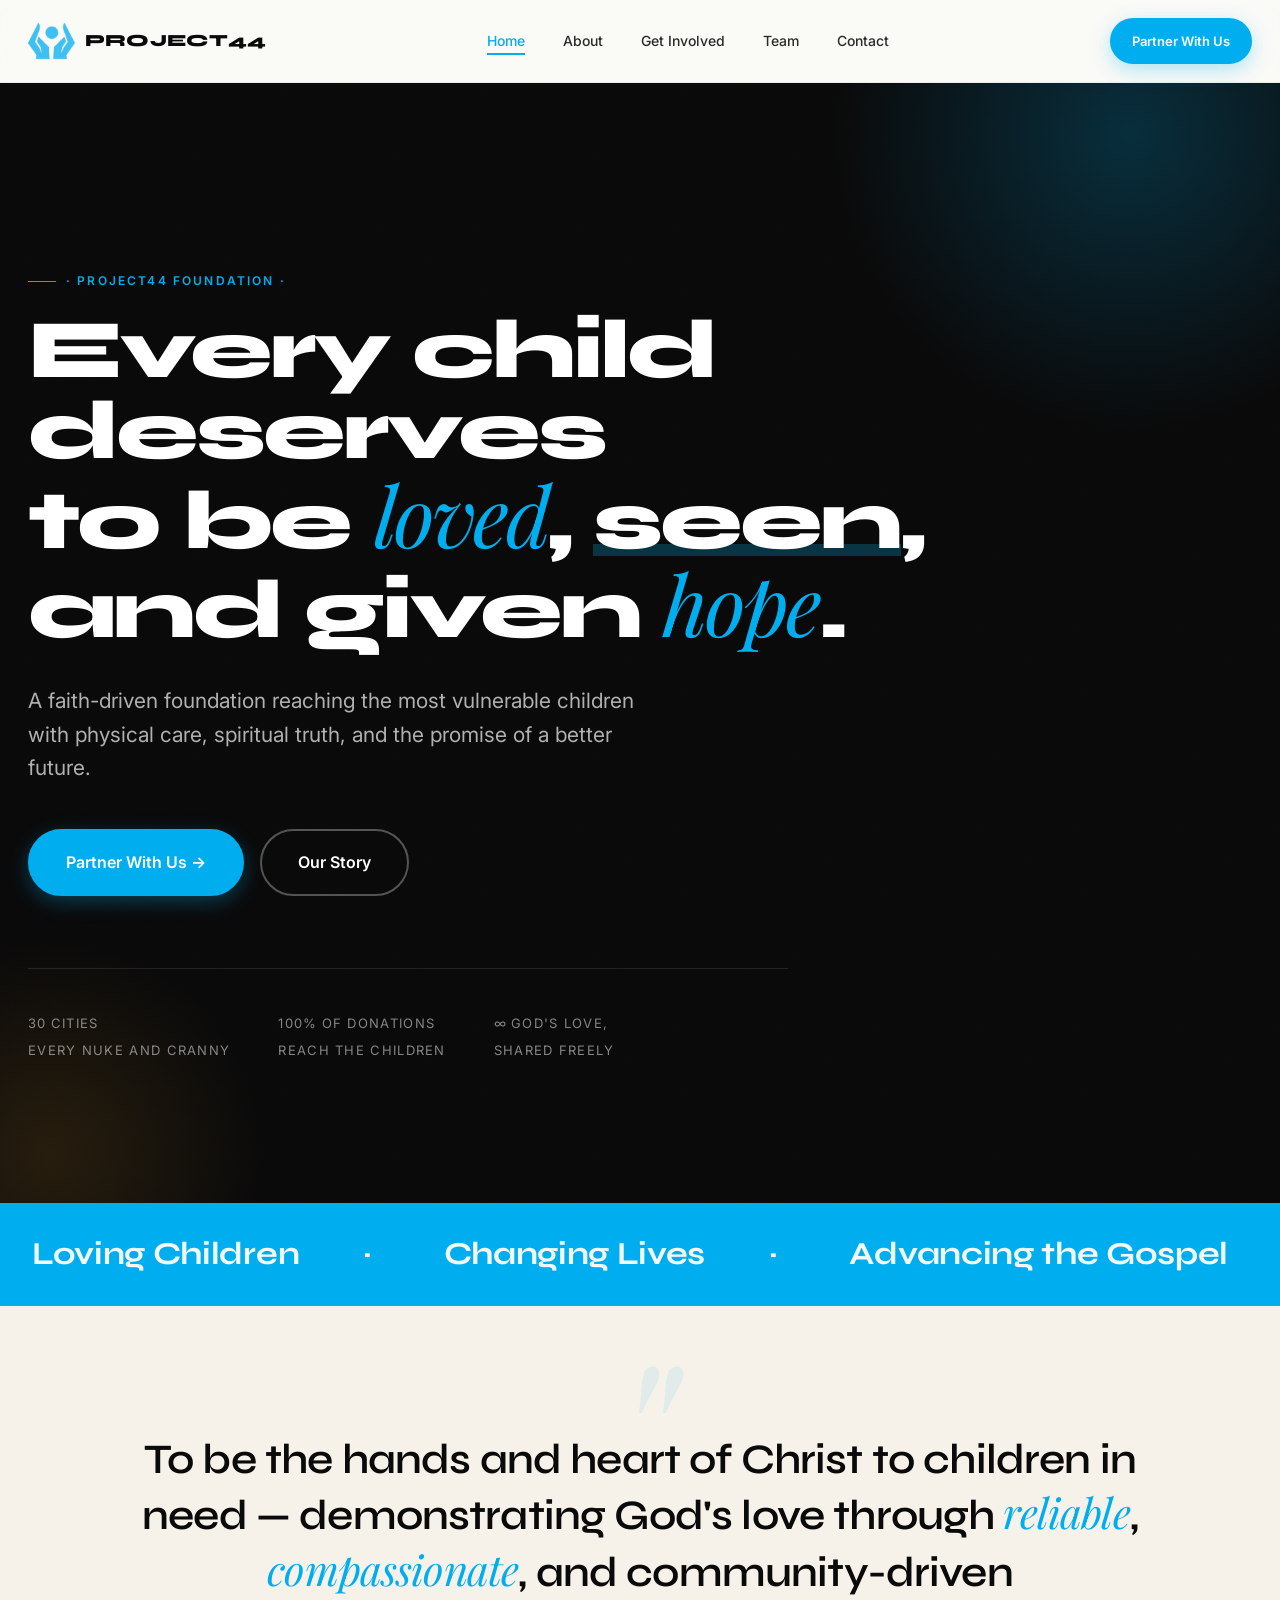
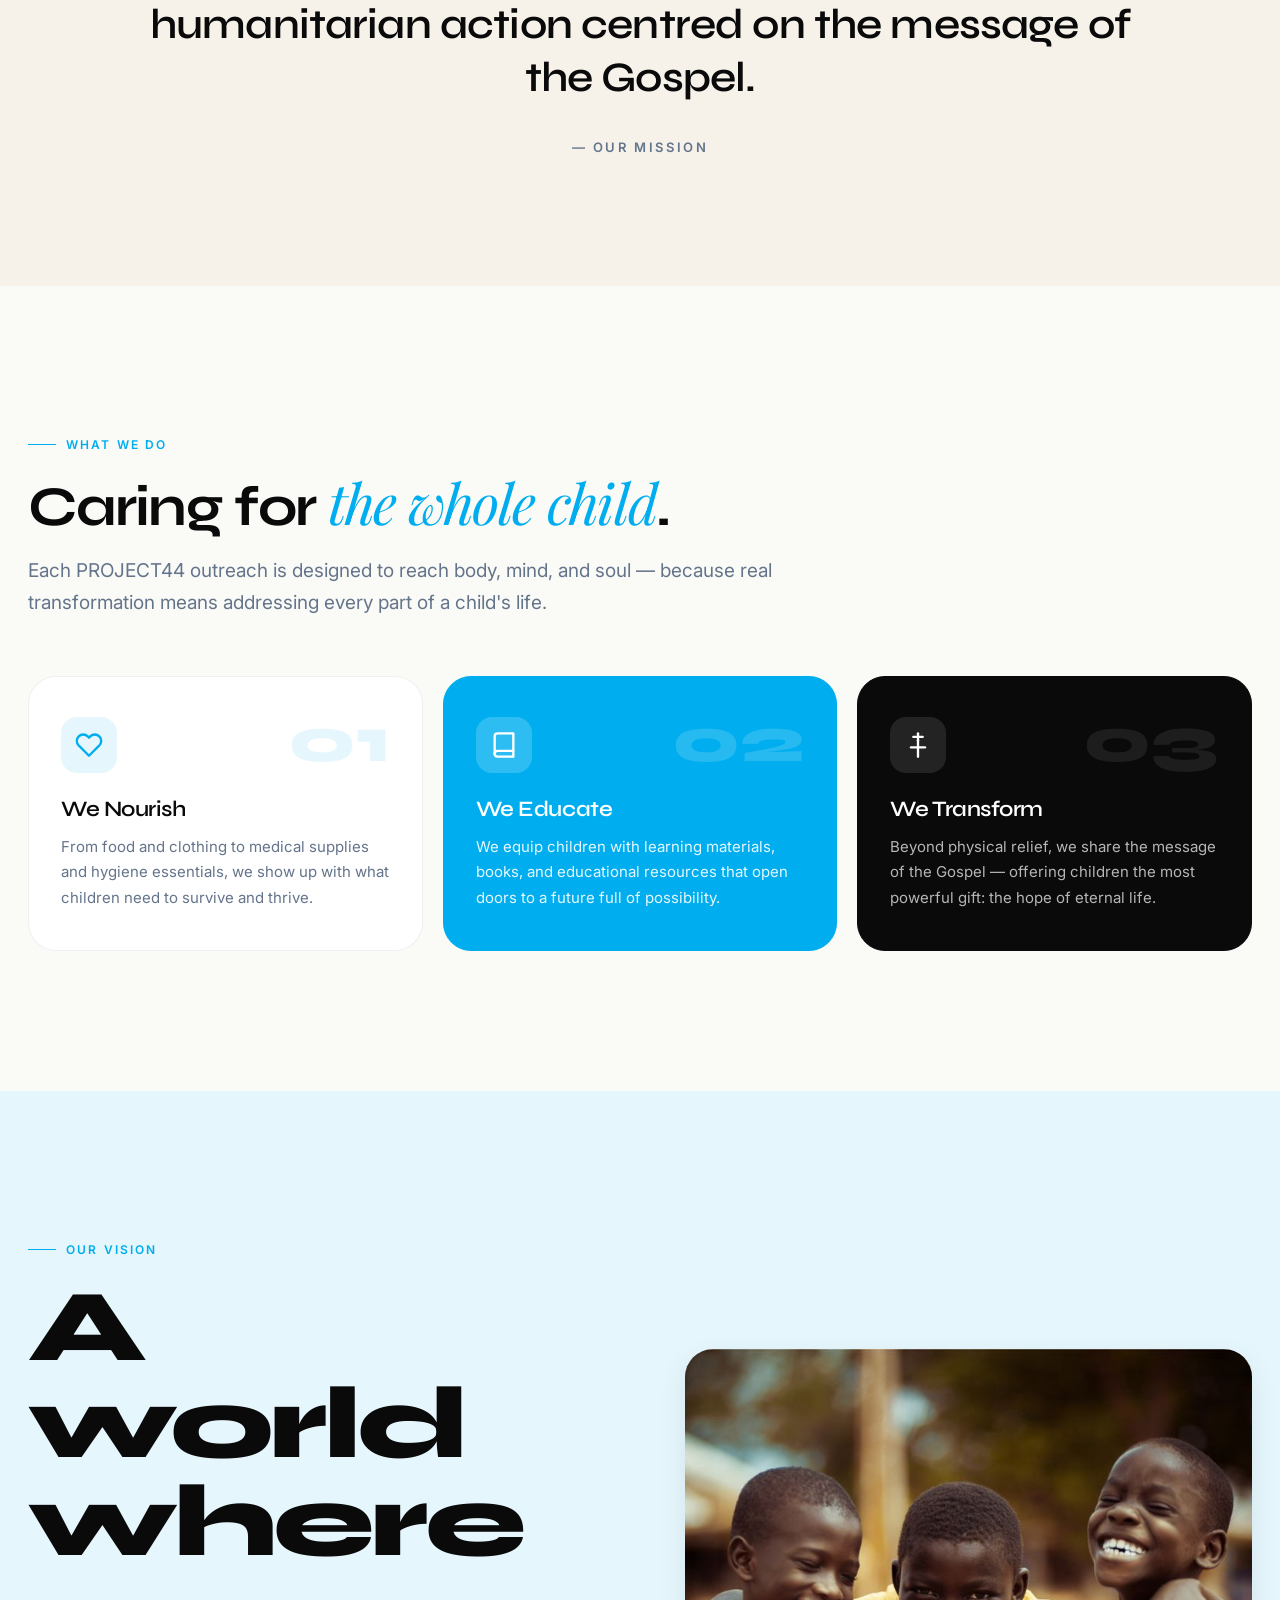
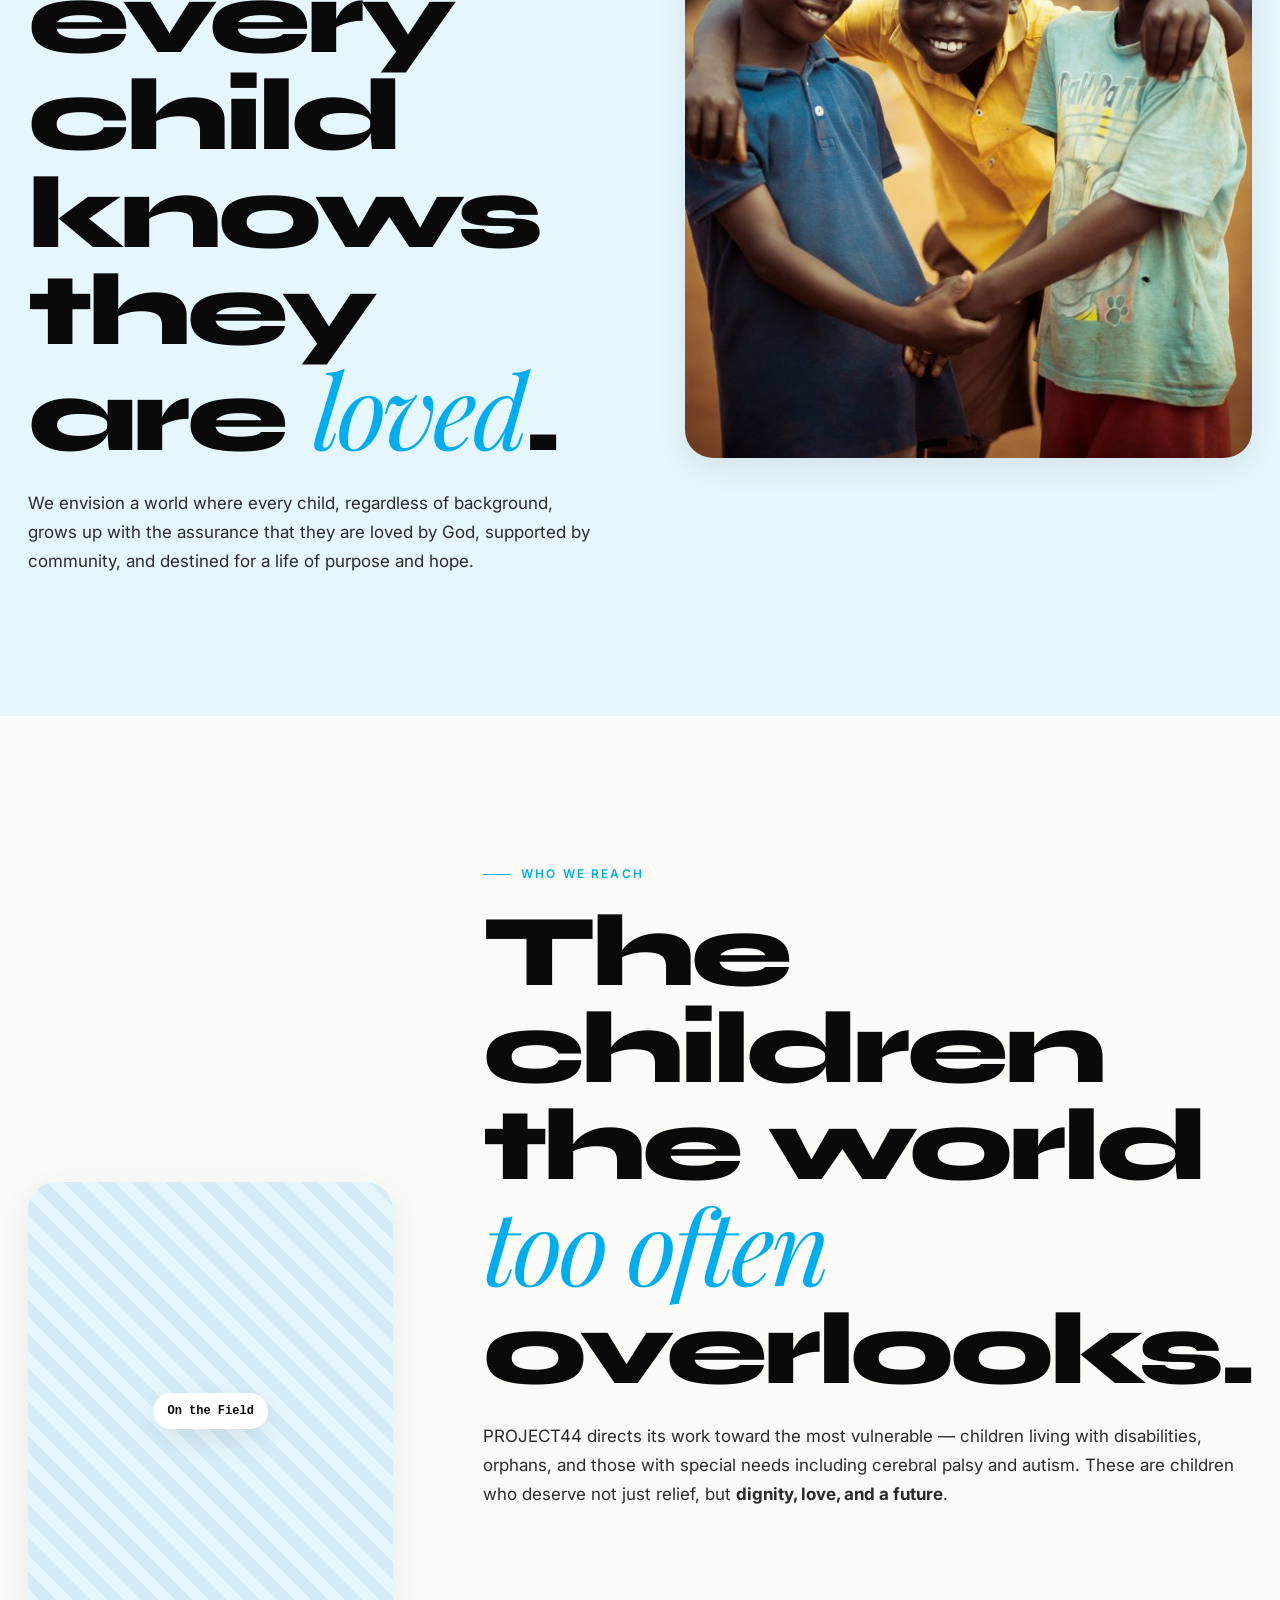
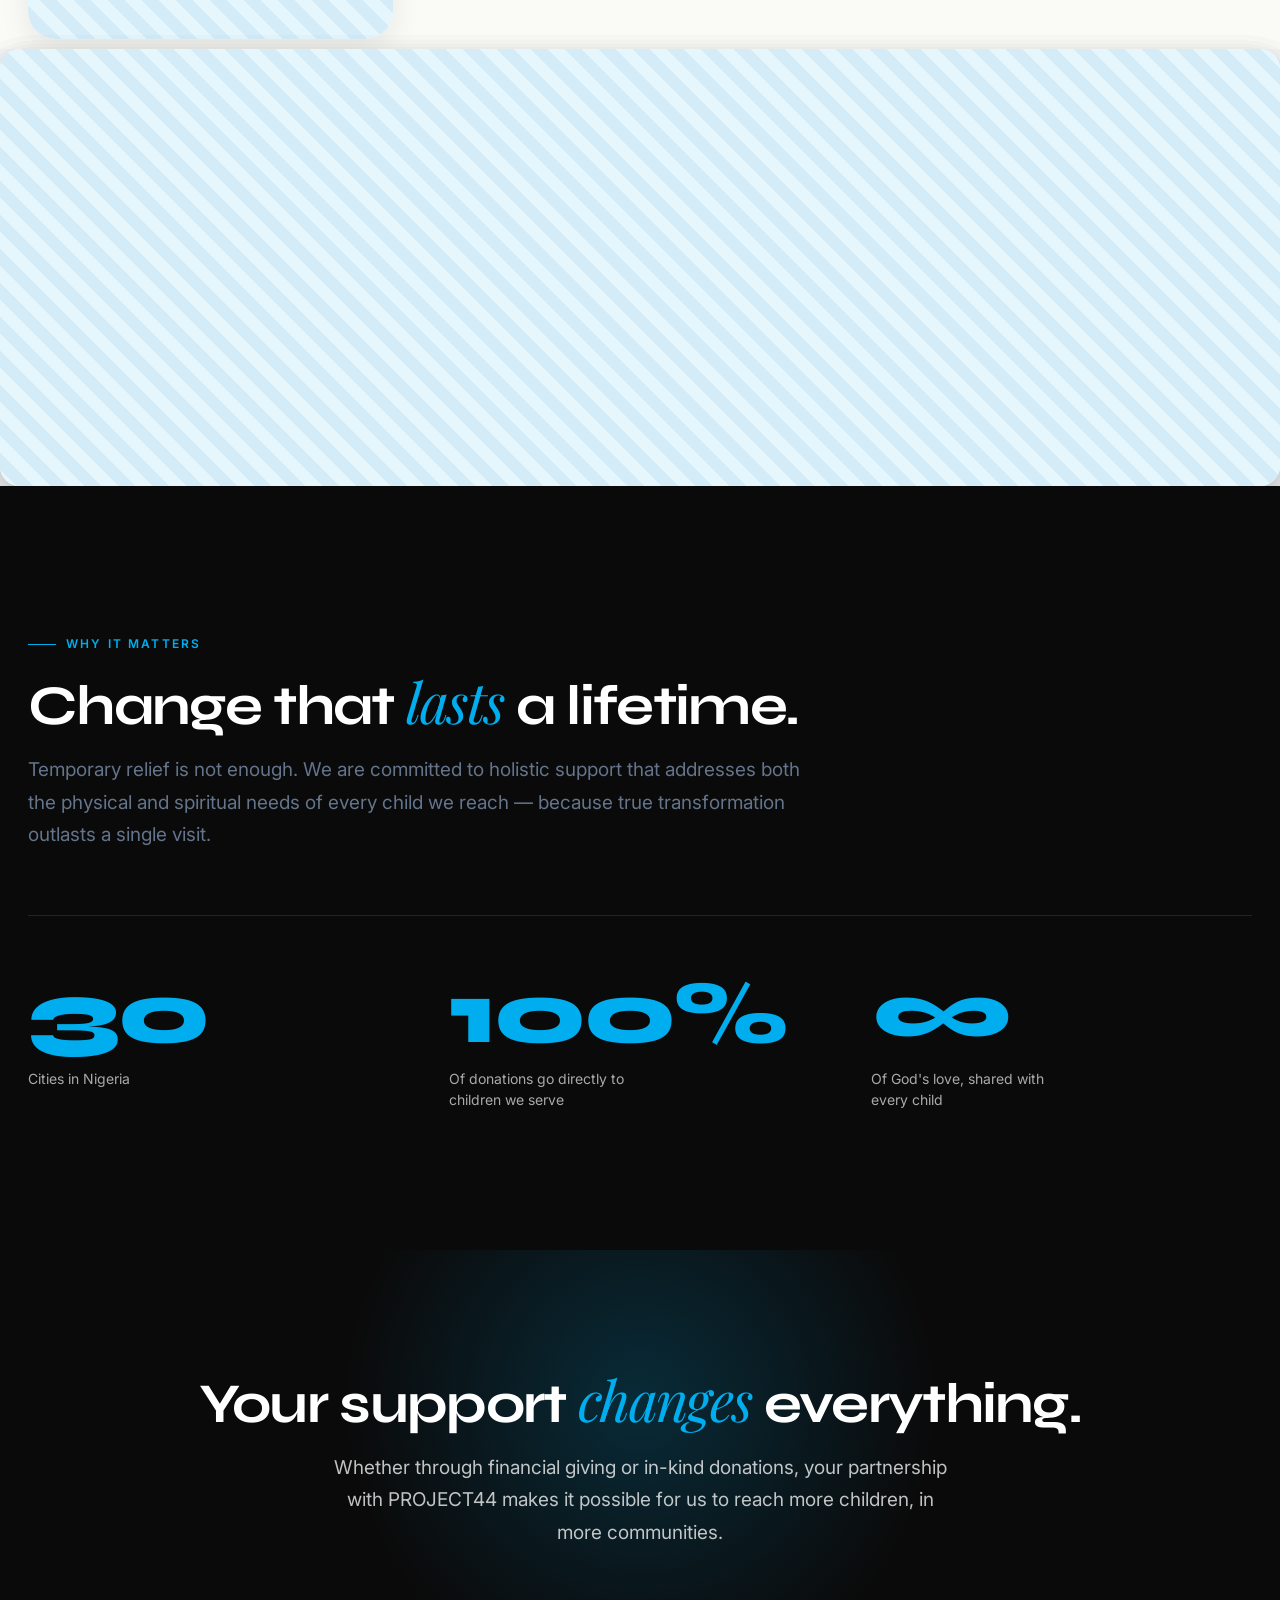
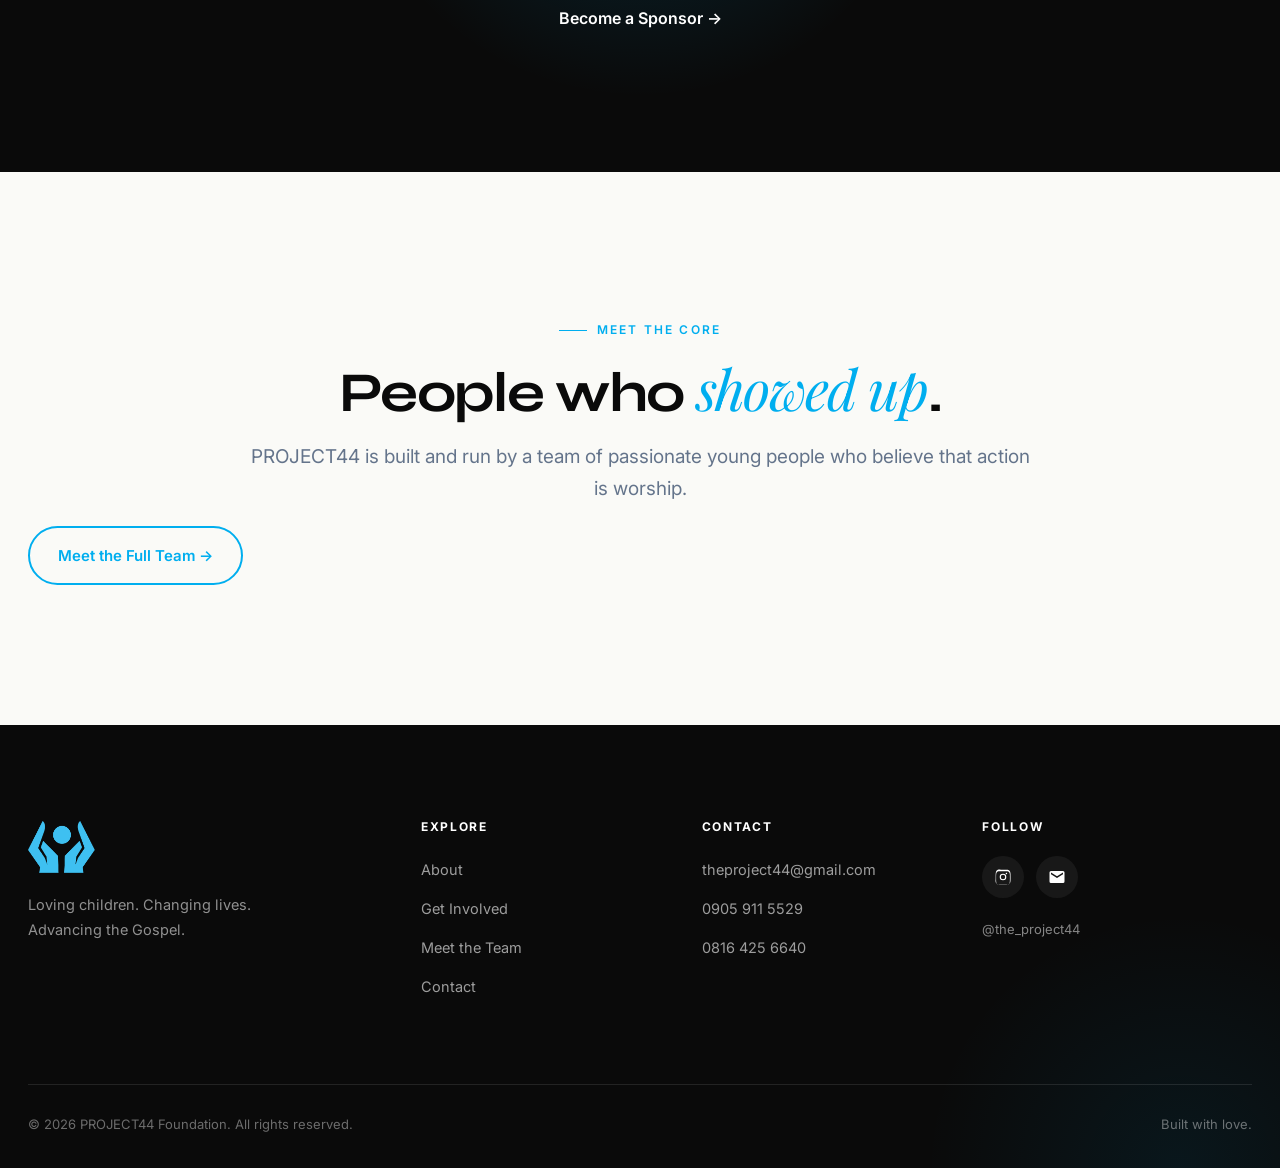
==== commit a15a18bc: "Update index.html" ====
--- a/index.html
+++ b/index.html
@@ -62,8 +62,8 @@
 
       <div class="hero-meta reveal delay-4">
         <div class="hero-meta-item">
-          <span class="hero-meta-num"><span data-count="2">0</span></span>
-          <span class="hero-meta-label">Cities<br/>Lagos &amp; Abuja</span>
+          <span class="hero-meta-num"><span data-count="30">0</span></span>
+          <span class="hero-meta-label">Cities<br/>Every nuke and Cranny</span>
         </div>
         <div class="hero-meta-item">
           <span class="hero-meta-num"><span data-count="100" data-suffix="%">0%</span></span>
@@ -223,8 +223,8 @@
     </div>
     <div class="stats reveal delay-1">
       <div>
-        <div class="stat-num">2</div>
-        <div class="stat-label">Cities in Nigeria — Lagos &amp; Abuja</div>
+        <div class="stat-num">30</div>
+        <div class="stat-label">Cities in Nigeria</div>
       </div>
       <div>
         <div class="stat-num">100%</div>
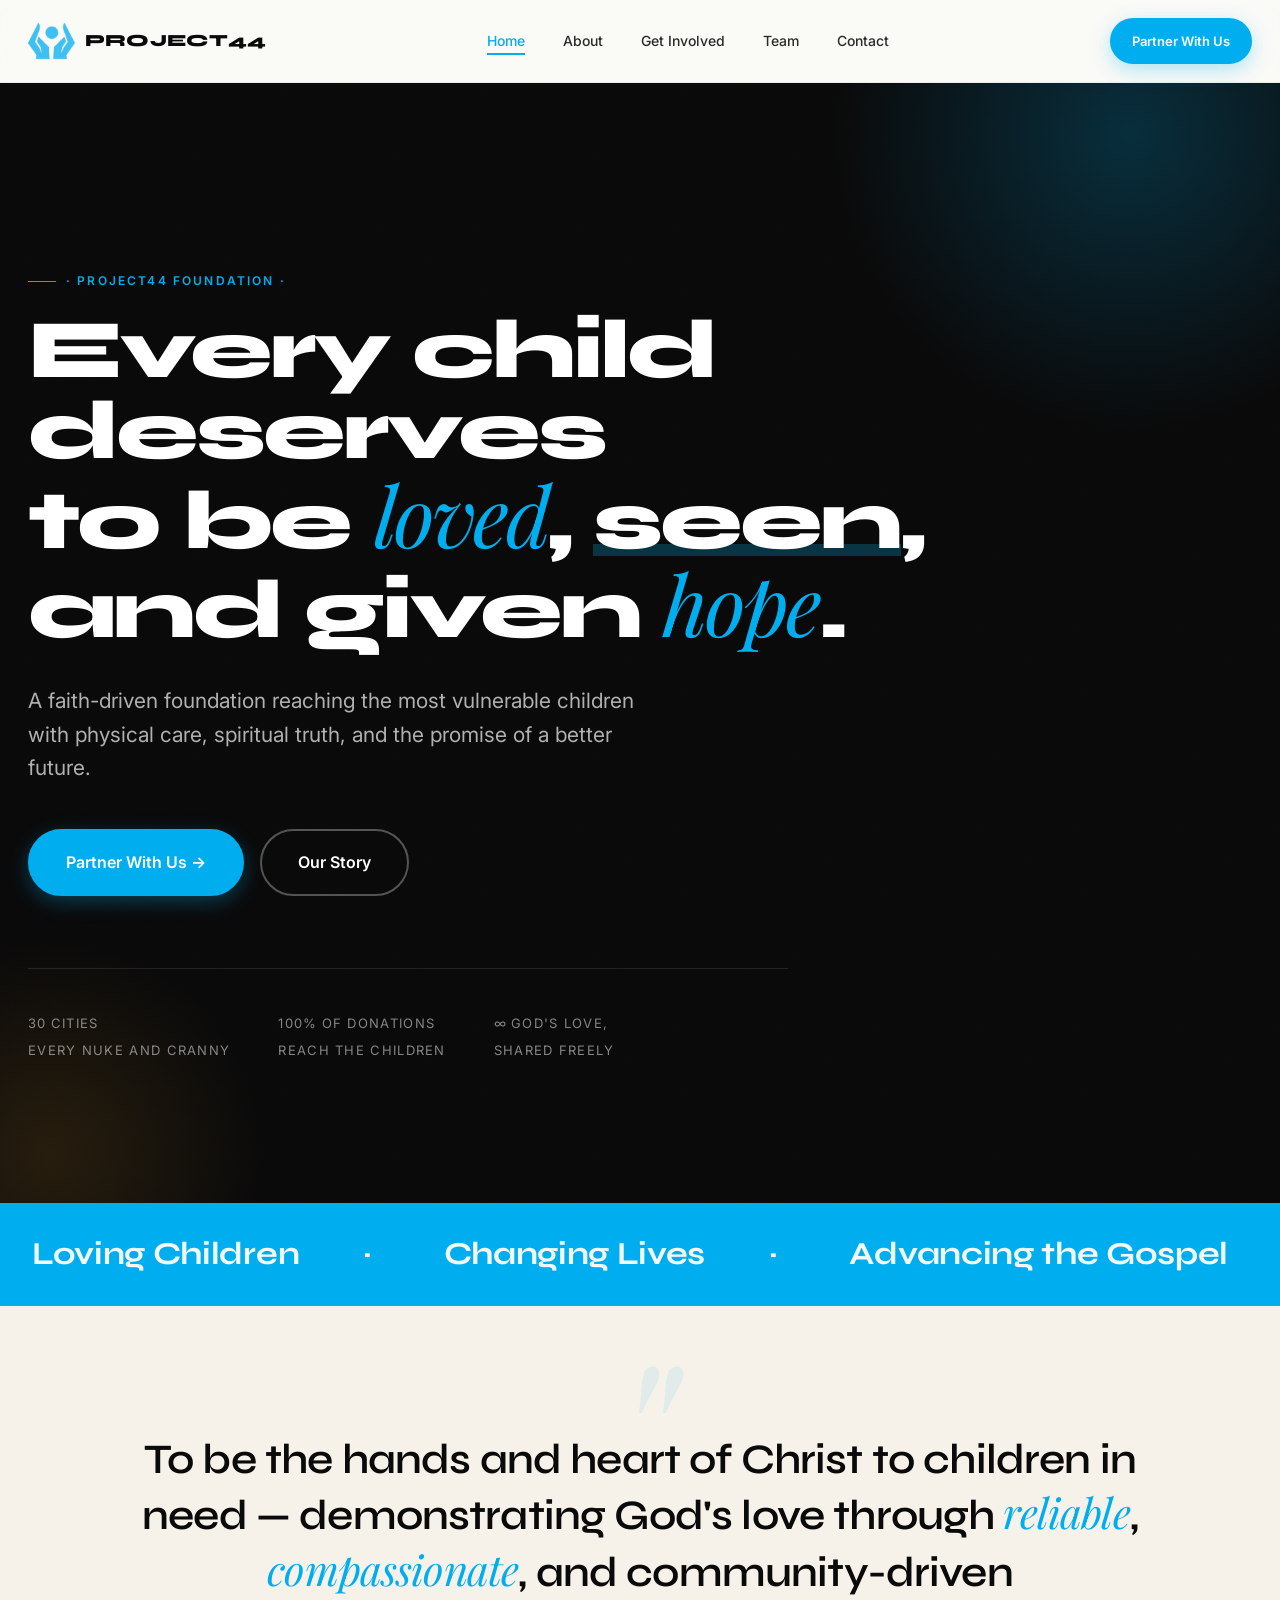
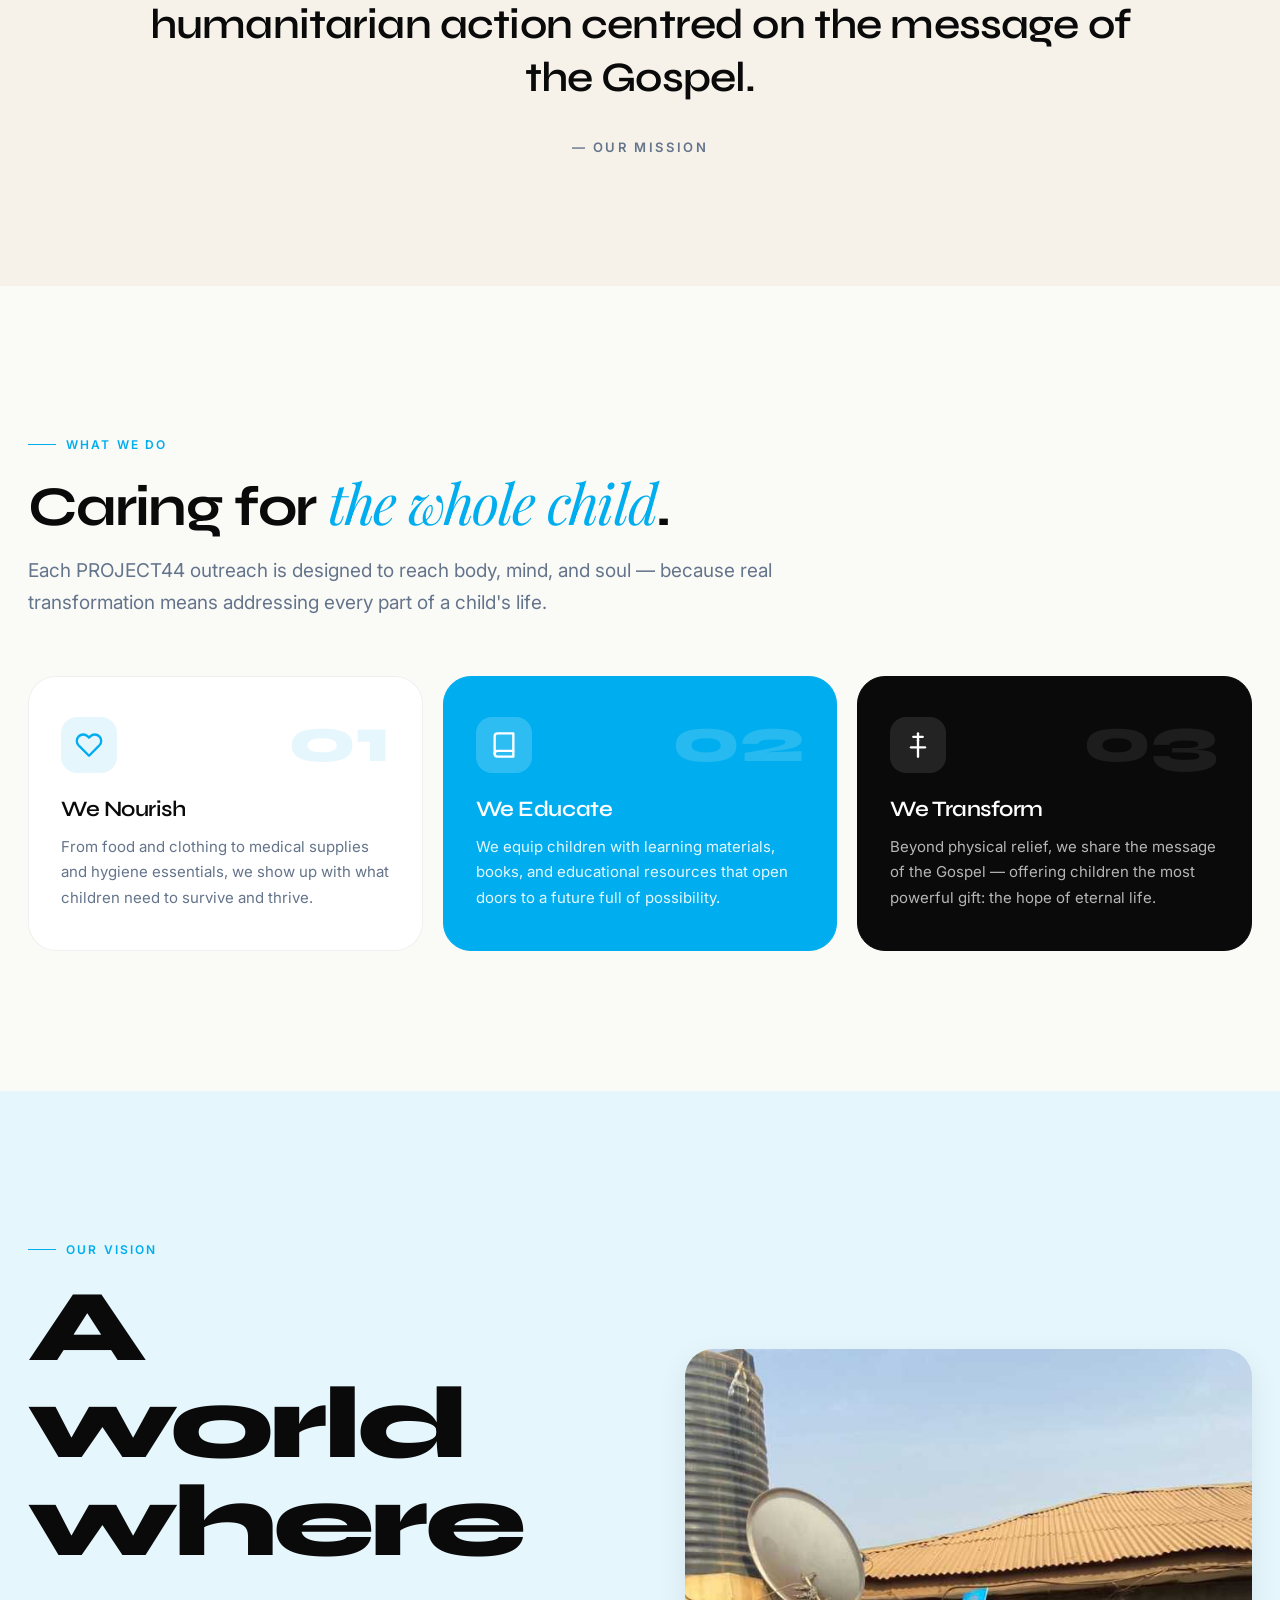
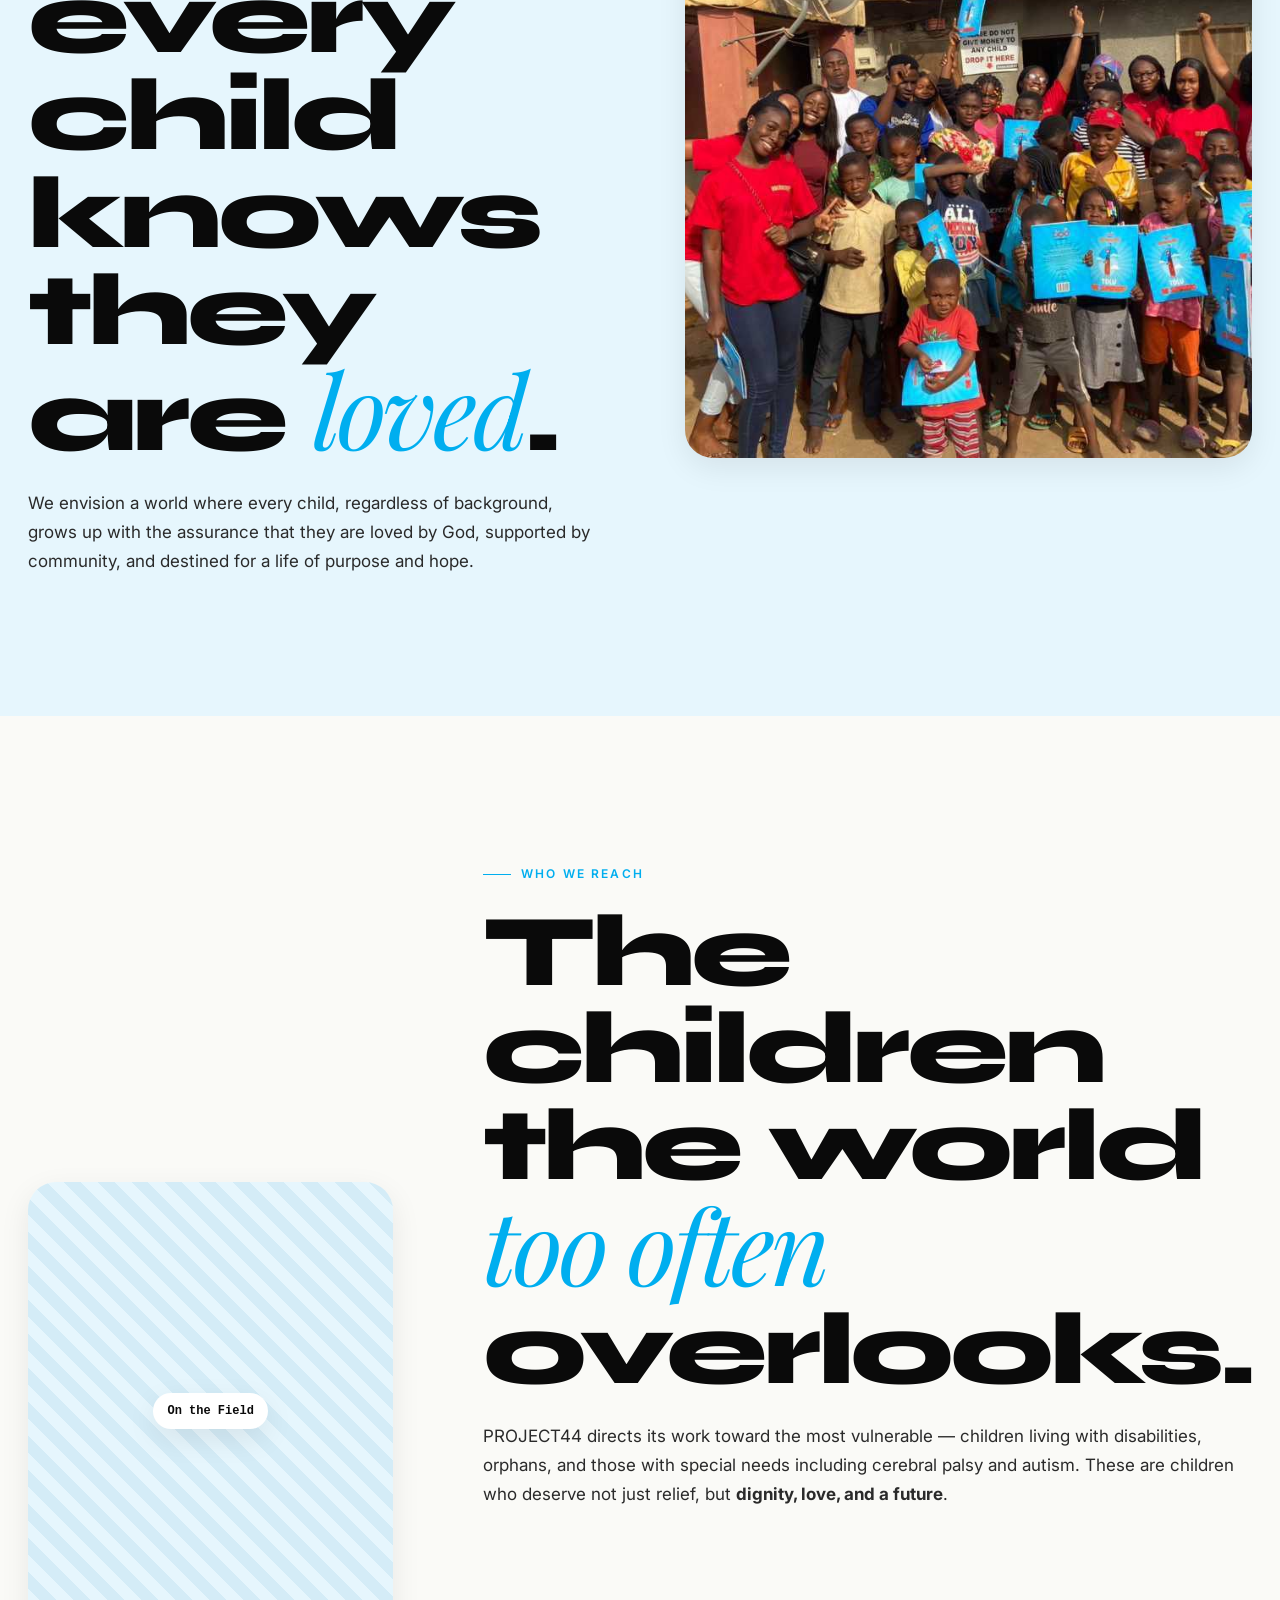
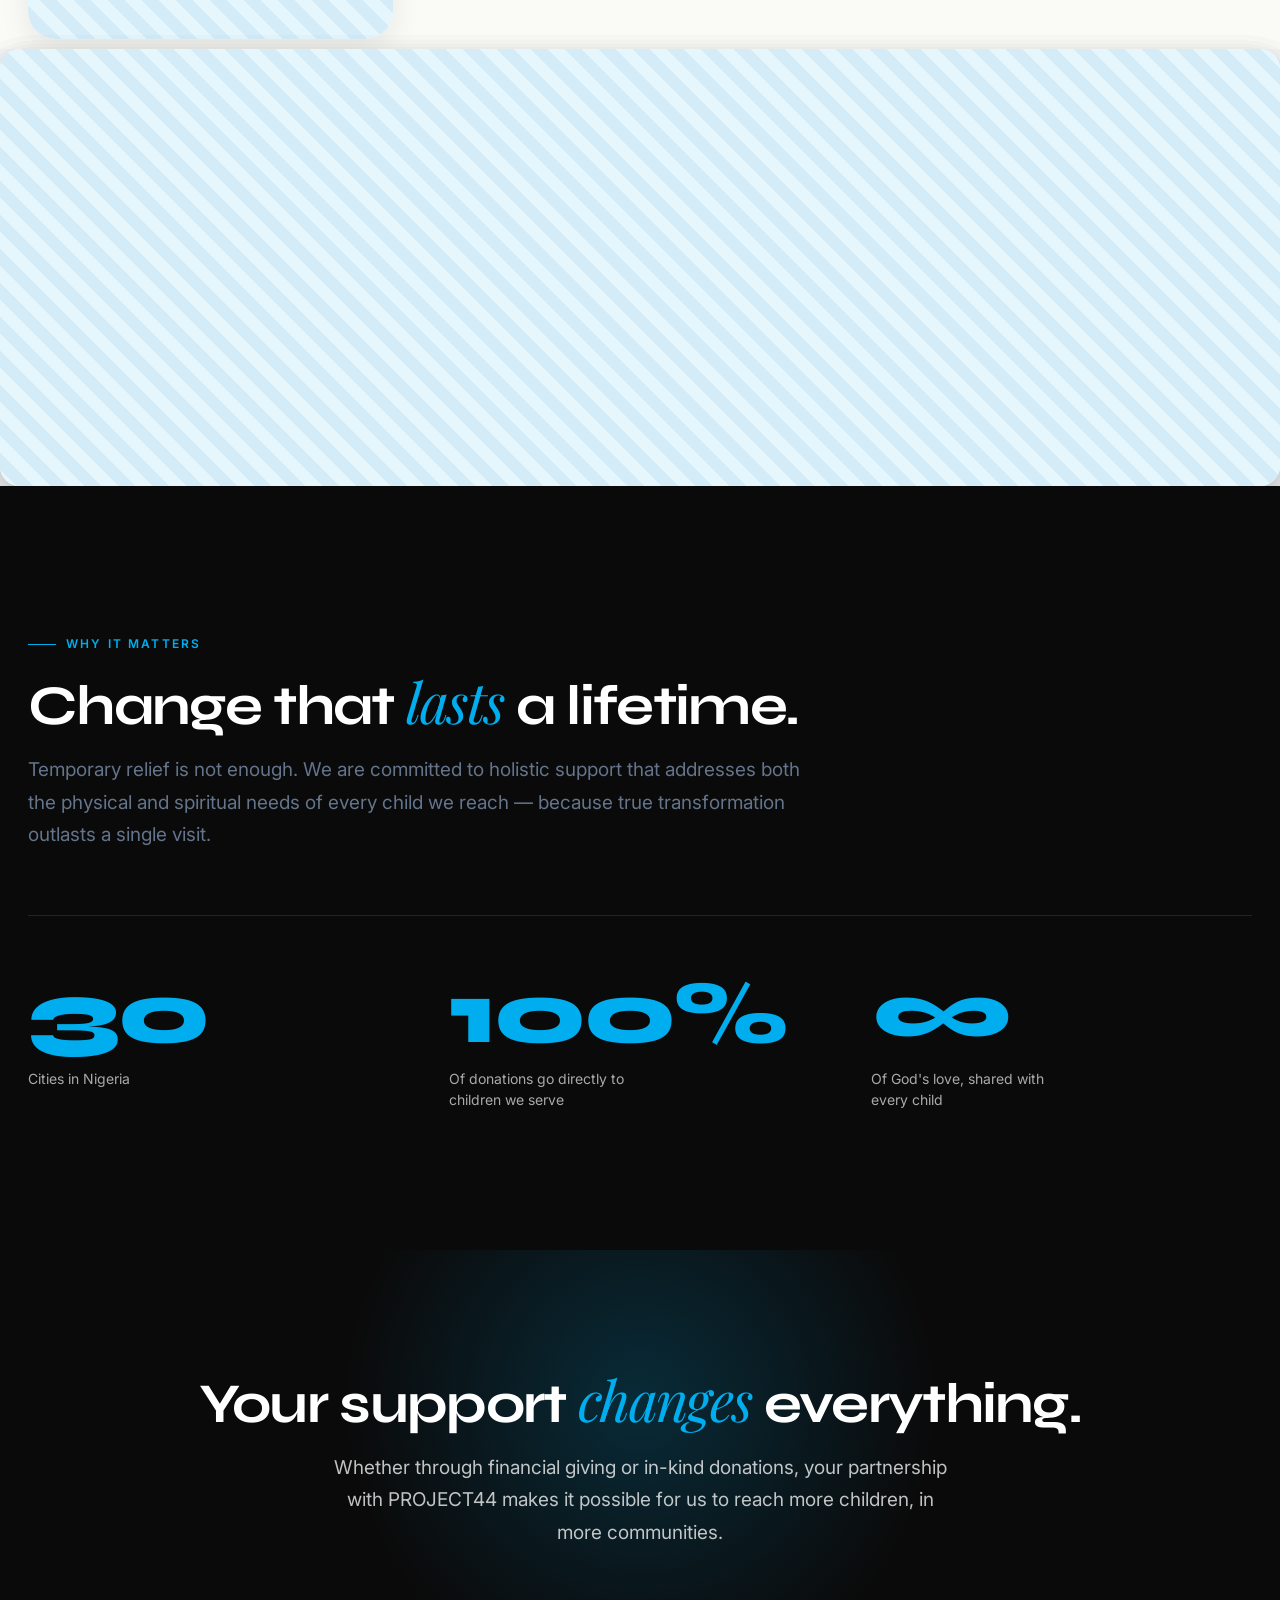
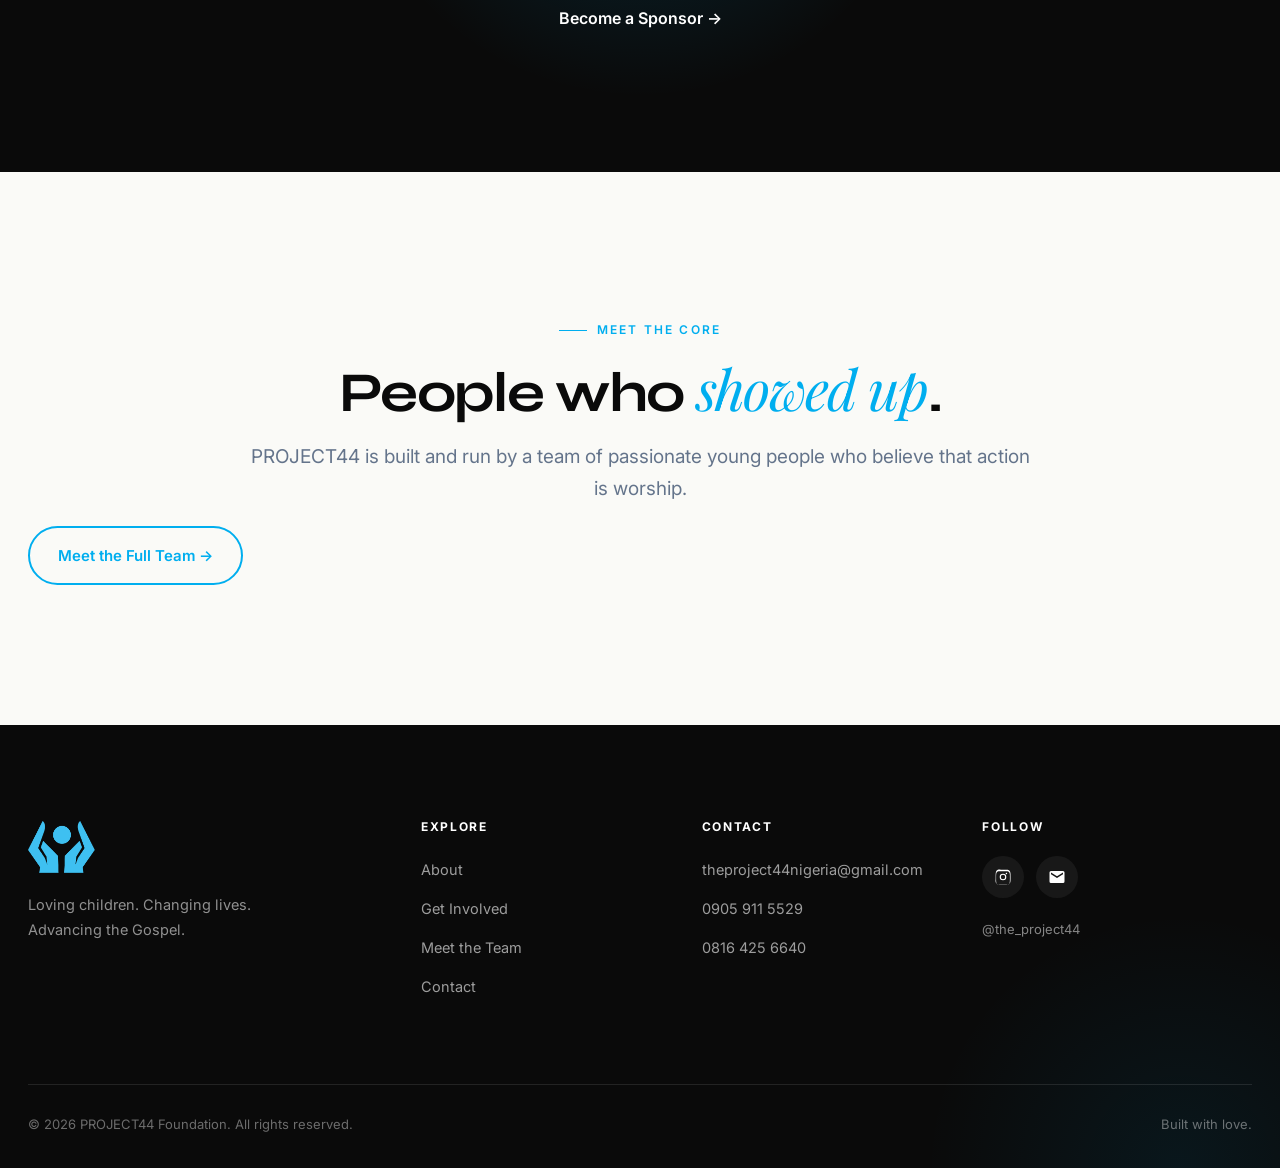
==== commit a1bde502: "Update contact email to theproject44nigeria@gmail.com Co-Authored-By: Claude Sonnet 4.6 <noreply@ant" ====
--- a/index.html
+++ b/index.html
@@ -84,13 +84,11 @@
     <span>Loving Children</span><span>·</span>
     <span>Changing Lives</span><span>·</span>
     <span>Advancing the Gospel</span><span>·</span>
-    <span>Lagos</span><span>·</span>
-    <span>Abuja</span><span>·</span>
+    <span>Every City</span><span>·</span>
     <span>Loving Children</span><span>·</span>
     <span>Changing Lives</span><span>·</span>
+    <span>Every City</span><span>·</span>
     <span>Advancing the Gospel</span><span>·</span>
-    <span>Lagos</span><span>·</span>
-    <span>Abuja</span><span>·</span>
   </div>
 </section>
 
@@ -281,7 +279,7 @@
       <div>
         <h4>Contact</h4>
         <ul>
-          <li><a href="mailto:theproject44@gmail.com">theproject44@gmail.com</a></li>
+          <li><a href="mailto:theproject44nigeria@gmail.com">theproject44nigeria@gmail.com</a></li>
           <li><a href="tel:+2349059115529">0905 911 5529</a></li>
           <li><a href="tel:+2348164256640">0816 425 6640</a></li>
         </ul>
@@ -292,7 +290,7 @@
           <a href="https://instagram.com/the_project44" target="_blank" rel="noopener" aria-label="Instagram">
             <svg viewBox="0 0 24 24"><path d="M12 2.2c3.2 0 3.6 0 4.8.1 1.2.1 1.8.2 2.3.4.6.2 1 .5 1.5 1s.8.9 1 1.5c.2.5.3 1.1.4 2.3.1 1.2.1 1.6.1 4.8s0 3.6-.1 4.8c-.1 1.2-.2 1.8-.4 2.3-.2.6-.5 1-1 1.5s-.9.8-1.5 1c-.5.2-1.1.3-2.3.4-1.2.1-1.6.1-4.8.1s-3.6 0-4.8-.1c-1.2-.1-1.8-.2-2.3-.4-.6-.2-1-.5-1.5-1s-.8-.9-1-1.5c-.2-.5-.3-1.1-.4-2.3C2.2 15.6 2.2 15.2 2.2 12s0-3.6.1-4.8c.1-1.2.2-1.8.4-2.3.2-.6.5-1 1-1.5s.9-.8 1.5-1c.5-.2 1.1-.3 2.3-.4C8.4 2.2 8.8 2.2 12 2.2zm0 2c-3.1 0-3.5 0-4.7.1-1.1.1-1.7.2-2.1.4-.5.2-.8.4-1.2.7-.3.3-.6.7-.7 1.2-.2.4-.3 1-.4 2.1-.1 1.2-.1 1.6-.1 4.7s0 3.5.1 4.7c.1 1.1.2 1.7.4 2.1.2.5.4.8.7 1.2.3.3.7.6 1.2.7.4.2 1 .3 2.1.4 1.2.1 1.6.1 4.7.1s3.5 0 4.7-.1c1.1-.1 1.7-.2 2.1-.4.5-.2.8-.4 1.2-.7.3-.3.6-.7.7-1.2.2-.4.3-1 .4-2.1.1-1.2.1-1.6.1-4.7s0-3.5-.1-4.7c-.1-1.1-.2-1.7-.4-2.1-.2-.5-.4-.8-.7-1.2-.3-.3-.7-.6-1.2-.7-.4-.2-1-.3-2.1-.4-1.2-.1-1.6-.1-4.7-.1zm0 3.4a4.4 4.4 0 1 1 0 8.8 4.4 4.4 0 0 1 0-8.8zm0 7.3a2.9 2.9 0 1 0 0-5.8 2.9 2.9 0 0 0 0 5.8zm5.6-7.5a1 1 0 1 1-2 0 1 1 0 0 1 2 0z"/></svg>
           </a>
-          <a href="mailto:theproject44@gmail.com" aria-label="Email">
+          <a href="mailto:theproject44nigeria@gmail.com" aria-label="Email">
             <svg viewBox="0 0 24 24"><path d="M20 4H4a2 2 0 0 0-2 2v12a2 2 0 0 0 2 2h16a2 2 0 0 0 2-2V6a2 2 0 0 0-2-2zm0 4.2-8 5-8-5V6l8 5 8-5v2.2z"/></svg>
           </a>
         </div>
